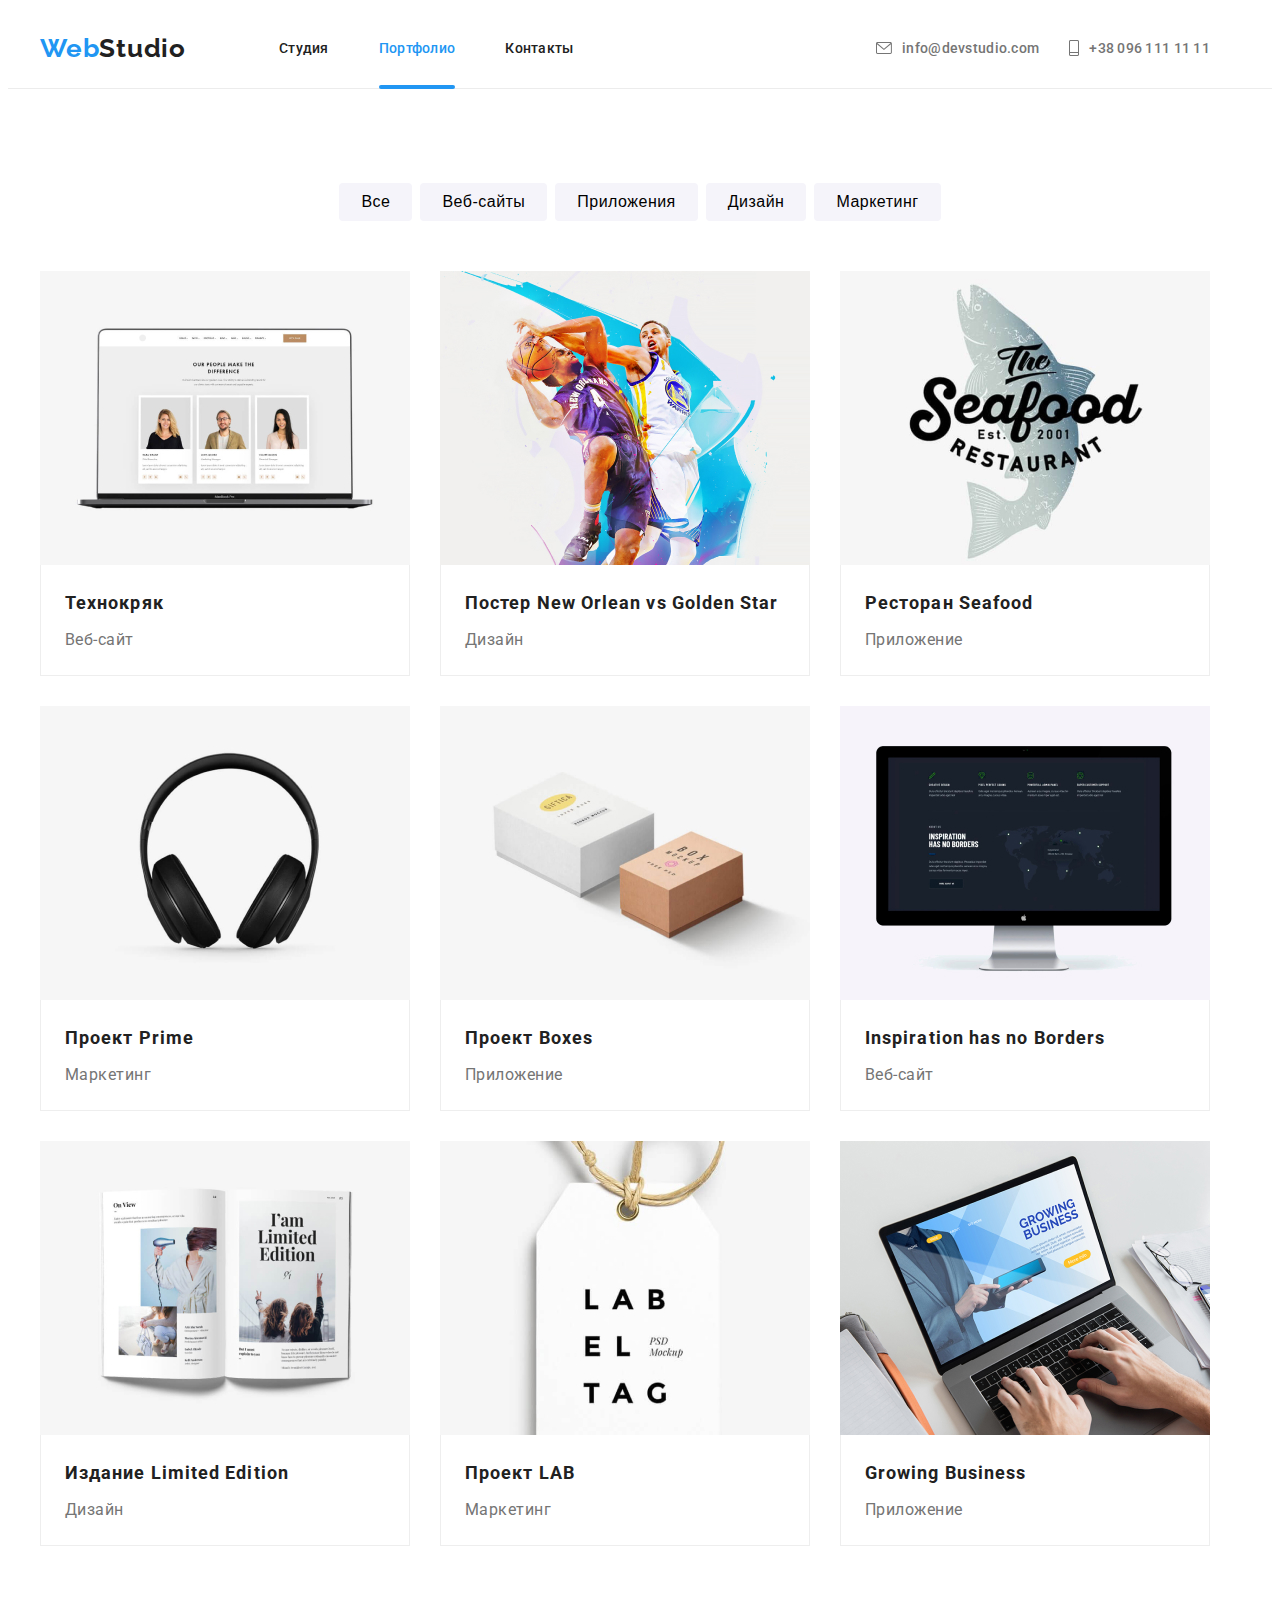
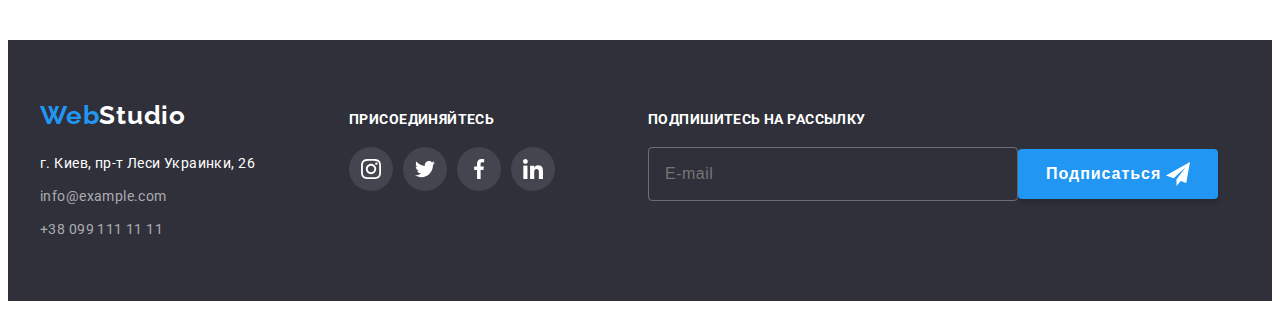
==== portfolio.html @ 31d9e14a "Initial commit" ====
<!DOCTYPE html>
<html lang="ru">
  <head>
    <meta charset="UTF-8" />
    <meta http-equiv="X-UA-Compatible" content="IE=edge" />
    <meta name="viewport" content="width=device-width, initial-scale=1.0" />
    <title>Портфолио</title>
    <link rel="preconnect" href="https://fonts.googleapis.com" />
    <link rel="preconnect" href="https://fonts.gstatic.com" crossorigin />
    <link
      href="https://fonts.googleapis.com/css2?family=Raleway:wght@700&family=Roboto:wght@400;500;700;900&display=swap"
      rel="stylesheet"
    />
    <link
      rel="stylesheet"
      href="https://cdnjs.cloudflare.com/ajax/libs/modern-normalize/1.1.0/modern-normalize.min.css"
      integrity="sha512-wpPYUAdjBVSE4KJnH1VR1HeZfpl1ub8YT/NKx4PuQ5NmX2tKuGu6U/JRp5y+Y8XG2tV+wKQpNHVUX03MfMFn9Q=="
      crossorigin="anonymous"
      referrerpolicy="no-referrer"
    />
    <link rel="stylesheet" href="./css/main.min.css" />
  </head>
  <body>
    <header class="header">
      <div class="container header__container">
        <a class="logo link" href="./index.html" lang="en"
          >Web<span class="logo__black">Studio</span></a
        >
        <nav class="navigation">
          <ul class="menu list">
            <li class="menu__item">
              <a class="menu-link link" href="./index.html">Студия</a>
            </li>
            <li class="menu__item">
              <a class="menu-link current link" href="./portfolio.html">Портфолио</a>
            </li>
            <li class="menu__item">
              <a class="menu-link link" href="">Контакты</a>
            </li>
          </ul>
        </nav>
        <ul class="header-contacts list">
          <li class="header-contacts__item">
            <a class="header-contacts__link menu-link link" href="mailto:info@devstudio.com">
              <svg class="header-contacts__mail-img">
                <use href="./images/sprite.svg#icon-envelope-hover"></use>
              </svg>
              info@devstudio.com
            </a>
          </li>
          <li class="header-contacts__item">
            <a class="header-contacts__link menu-link link" href="tel:380961111111">
              <svg class="header-contacts__mobile-img">
                <use href="./images/sprite.svg#icon-Mobile"></use>
              </svg>
              +38 096 111 11 11
            </a>
          </li>
        </ul>
      </div>
    </header>
    <main>
      <section class="main-section">
        <div class="container">
          <ul class="section-list list">
            <li class="section-list-item">
              <button class="modal-btns" type="button">Все</button>
            </li>
            <li class="section-list-item">
              <button class="modal-btns" type="button">Веб-сайты</button>
            </li>
            <li class="section-list-item">
              <button class="modal-btns" type="button">Приложения</button>
            </li>
            <li class="section-list-item">
              <button class="modal-btns" type="button">Дизайн</button>
            </li>
            <li class="section-list-item">
              <button class="modal-btns" type="button">Маркетинг</button>
            </li>
          </ul>
          <ul class="projects list">
            <li class="projects-item">
              <a class="projects-item-link link" href="">
                <div class="projects-item-box">
                  <img src="./images/portfolio/img.jpg" alt="технокряк" width="370" height="294" />
                  <div class="projects-item-overlay">
                    <p class="projects-item-p">
                      Ресурс предлагает комплексные предложения с разным уровнем функционала и
                      сервисов. Все это позволит посетителю получить исчерпывающие сведения о
                      компании или частном лице.
                    </p>
                  </div>
                </div>
                <div class="projectsUF">
                  <h3 class="projects-name">Технокряк</h3>
                  <p class="projects-discription">Веб-сайт</p>
                </div>
              </a>
            </li>
            <li class="projects-item">
              <a class="projects-item-link link" href="">
                <div class="projects-item-box">
                  <img
                    src="./images/portfolio/img-1.jpg"
                    alt="постер баскетбол"
                    width="370"
                    height="294"
                  />
                  <div class="projects-item-overlay">
                    <p class="projects-item-p">
                      Ресурс предлагает комплексные предложения с разным уровнем функционала и
                      сервисов. Все это позволит посетителю получить исчерпывающие сведения о
                      компании или частном лице.
                    </p>
                  </div>
                </div>
                <div class="projectsUF">
                  <h3 class="projects-name" lang="en">Постер New Orlean vs Golden Star</h3>
                  <p class="projects-discription">Дизайн</p>
                </div>
              </a>
            </li>
            <li class="projects-item">
              <a class="projects-item-link link" href="">
                <div class="projects-item-box">
                  <img src="./images/portfolio/img-2.jpg" alt="ресторан" width="370" height="294" />
                  <div class="projects-item-overlay">
                    <p class="projects-item-p">
                      Ресурс предлагает комплексные предложения с разным уровнем функционала и
                      сервисов. Все это позволит посетителю получить исчерпывающие сведения о
                      компании или частном лице.
                    </p>
                  </div>
                </div>
                <div class="projectsUF">
                  <h3 class="projects-name" lang="en">Ресторан Seafood</h3>
                  <p class="projects-discription">Приложение</p>
                </div>
              </a>
            </li>
            <li class="projects-item">
              <a class="projects-item-link link" href="">
                <div class="projects-item-box">
                  <img
                    src="./images/portfolio/img-3.jpg"
                    alt="проект прайм"
                    width="370"
                    height="294"
                  />
                  <div class="projects-item-overlay">
                    <p class="projects-item-p">
                      Ресурс предлагает комплексные предложения с разным уровнем функционала и
                      сервисов. Все это позволит посетителю получить исчерпывающие сведения о
                      компании или частном лице.
                    </p>
                  </div>
                </div>
                <div class="projectsUF">
                  <h3 class="projects-name" lang="en">Проект Prime</h3>
                  <p class="projects-discription">Маркетинг</p>
                </div>
              </a>
            </li>
            <li class="projects-item">
              <a class="projects-item-link link" href="">
                <div class="projects-item-box">
                  <img
                    src="./images/portfolio/img-4.jpg"
                    alt="проект боксис"
                    width="370"
                    height="294"
                  />
                  <div class="projects-item-overlay">
                    <p class="projects-item-p">
                      Ресурс предлагает комплексные предложения с разным уровнем функционала и
                      сервисов. Все это позволит посетителю получить исчерпывающие сведения о
                      компании или частном лице.
                    </p>
                  </div>
                </div>
                <div class="projectsUF">
                  <h3 class="projects-name" lang="en">Проект Boxes</h3>
                  <p class="projects-discription">Приложение</p>
                </div>
              </a>
            </li>
            <li class="projects-item">
              <a class="projects-item-link link" href="">
                <div class="projects-item-box">
                  <img
                    src="./images/portfolio/img-5.jpg"
                    alt="инспиратион"
                    width="370"
                    height="294"
                  />
                  <div class="projects-item-overlay">
                    <p class="projects-item-p">
                      Ресурс предлагает комплексные предложения с разным уровнем функционала и
                      сервисов. Все это позволит посетителю получить исчерпывающие сведения о
                      компании или частном лице.
                    </p>
                  </div>
                </div>
                <div class="projectsUF">
                  <h3 class="projects-name" lang="en">Inspiration has no Borders</h3>
                  <p class="projects-discription">Веб-сайт</p>
                </div>
              </a>
            </li>
            <li class="projects-item">
              <a class="projects-item-link link" href="">
                <div class="projects-item-box">
                  <img src="./images/portfolio/img-6.jpg" alt="издание" width="370" height="294" />
                  <div class="projects-item-overlay">
                    <p class="projects-item-p">
                      Ресурс предлагает комплексные предложения с разным уровнем функционала и
                      сервисов. Все это позволит посетителю получить исчерпывающие сведения о
                      компании или частном лице.
                    </p>
                  </div>
                </div>
                <div class="projectsUF">
                  <h3 class="projects-name" lang="en">Издание Limited Edition</h3>
                  <p class="projects-discription">Дизайн</p>
                </div>
              </a>
            </li>
            <li class="projects-item">
              <a class="projects-item-link link" href="">
                <div class="projects-item-box">
                  <img
                    src="./images/portfolio/img-7.jpg"
                    alt="проект лаб"
                    width="370"
                    height="294"
                  />
                  <div class="projects-item-overlay">
                    <p class="projects-item-p">
                      Ресурс предлагает комплексные предложения с разным уровнем функционала и
                      сервисов. Все это позволит посетителю получить исчерпывающие сведения о
                      компании или частном лице.
                    </p>
                  </div>
                </div>
                <div class="projectsUF">
                  <h3 class="projects-name" lang="en">Проект LAB</h3>
                  <p class="projects-discription">Маркетинг</p>
                </div>
              </a>
            </li>
            <li class="projects-item">
              <a class="projects-item-link link" href="">
                <div class="projects-item-box">
                  <img
                    src="./images/portfolio/img-8.jpg"
                    alt="гроуинг бизнес"
                    width="370"
                    height="294"
                  />
                  <div class="projects-item-overlay">
                    <p class="projects-item-p">
                      Ресурс предлагает комплексные предложения с разным уровнем функционала и
                      сервисов. Все это позволит посетителю получить исчерпывающие сведения о
                      компании или частном лице.
                    </p>
                  </div>
                </div>
                <div class="projectsUF">
                  <h3 class="projects-name" lang="en">Growing Business</h3>
                  <p class="projects-discription">Приложение</p>
                </div>
              </a>
            </li>
          </ul>
        </div>
      </section>
    </main>
    <footer class="footer">
      <div class="container footer-container">
        <div>
          <a class="logo link" href="./index.html" lang="en"
            >Web<span class="logo__white">Studio</span></a
          >
          <address class="address">
            <p class="adress-list-link geo">г. Киев, пр-т Леси Украинки, 26</p>
            <ul class="adress-list list">
              <li class="adress-list-item">
                <a class="adress-list-link link" href="mailto:info@example.com">info@example.com</a>
              </li>
              <li class="adress-list-item">
                <a class="adress-list-link link" href="tel:+380991111111">+38 099 111 11 11</a>
              </li>
            </ul>
          </address>
        </div>
        <div class="join-container">
          <p class="join-container-title">присоединяйтесь</p>
          <ul class="social-list list">
            <li class="social-list__item">
              <a href="" class="social-list__link social-list-footer-link">
                <svg class="social-list-icon-footer" width="20px" height="20px">
                  <use href="./images/sprite.svg#icon-instagram"></use>
                </svg>
              </a>
            </li>
            <li class="social-list__item">
              <a href="" class="social-list__link social-list-footer-link">
                <svg class="social-list-icon-footer" width="20px" height="20px">
                  <use href="./images/sprite.svg#icon-twitter"></use>
                </svg>
              </a>
            </li>
            <li class="social-list__item">
              <a href="" class="social-list__link social-list-footer-link">
                <svg class="social-list-icon-footer" width="20px" height="20px">
                  <use href="./images/sprite.svg#icon-facebook"></use>
                </svg>
              </a>
            </li>
            <li class="social-list__item">
              <a href="" class="social-list__link social-list-footer-link">
                <svg class="social-list-icon-footer" width="20px" height="20px">
                  <use href="./images/sprite.svg#icon-linkedin"></use>
                </svg>
              </a>
            </li>
          </ul>
        </div>
        <div class="sub-container">
          <p class="sub-title">Подпишитесь на рассылку</p>
          <form class="sub-list">
            <input class="sub-input" type="email" placeholder="E-mail" />
            <button class="sub-btn" type="submit">
              <span class="sub-btn-text">Подписаться</span>
              <svg class="sub-icon" width="24px" height="24px">
                <use href="./images/sprite.svg#sub-icon"></use>
              </svg>
            </button>
          </form>
        </div>
      </div>
    </footer>
  </body>
</html>
---- css/main.min.css ----
:root{--primary-font-family: "Roboto", sans-serif;--secondary-font-family: "Raleway", sans-serif;--accent-color: #188ce8;--secondary-color: #2196f3;--white-color: #ffffff}.visually-hidden{position:absolute;width:1px;height:1px;margin:-1px;border:0;padding:0;white-space:nowrap;clip-path:inset(100%);clip:rect(0 0 0 0);overflow:hidden}.projects-item-overlay,.ourclients-list__box,.social-list__link,.social-list,.ourprojects-list__discription,.aboutus-container,.modal-close-btn{display:flex;justify-content:center;align-items:center}h1,h2,h3,h4,h5,h6,p{margin-top:0;margin-bottom:0}ul{margin-top:0;margin-bottom:0;padding-left:0}img{display:block}.link{text-decoration:none}.list{list-style:none}body{font-family:var(--primary-font-family);color:#212121}.container{width:1200px;padding-left:15px;padding-right:15px;margin-left:auto;margin-right:auto}.logo{font-size:26px;font-weight:700;line-height:1.1923076923;font-family:var(--secondary-font-family);letter-spacing:.03em;color:var(--secondary-color);margin-right:93px}.logo__white{color:var(--white-color)}.logo__black{color:#212121}.h2titles{font-size:36px;font-weight:700;line-height:1.1666666667;letter-spacing:.03em;margin-bottom:50px}.backdrop{position:fixed;top:0;left:0;width:100%;height:100%;background:rgba(0,0,0,.2);transition:opacity 250ms cubic-bezier(0.4, 0, 0.2, 1),visibility 250ms cubic-bezier(0.4, 0, 0.2, 1)}.backdrop.is-hidden{opacity:0;visibility:hidden;pointer-events:none}.modal{position:absolute;top:50%;left:50%;transform:translate(-50%, -50%);width:528px;height:581px;background:var(--white-color);box-shadow:0px 1px 3px rgba(0,0,0,.12),0px 1px 1px rgba(0,0,0,.14),0px 2px 1px rgba(0,0,0,.2);border-radius:4px;padding:40px}.modal-close-btn{position:absolute;top:8px;right:8px;width:30px;height:30px;border-radius:50%;background:var(--white-color);border:1px solid rgba(0,0,0,.1);cursor:pointer;padding:0}.modal-close-btn:focus,.modal-close-btn:hover{fill:var(--secondary-color)}.modal-close-btn-icon{transition:fill 250ms cubic-bezier(0.4, 0, 0.2, 1)}.form-value{font-size:20px;font-weight:700;line-height:1.15;text-align:center;letter-spacing:.03em;color:#212121;margin-bottom:12px}.form{display:flex;flex-direction:column}.form-dis{margin-bottom:10px}.form-dis-prompt{font-size:12px;font-weight:400;line-height:1.1666666667;display:block;letter-spacing:.01em;color:#757575}.form-input{width:100%;height:40px;padding-left:42px;border:1px solid rgba(33,33,33,.2);border-radius:4px;margin-top:4px;cursor:pointer;transition:border-color 250ms cubic-bezier(0.4, 0, 0.2, 1);position:relative}.form-input:focus{outline:none;border-color:var(--secondary-color)}.form-icon{display:block;position:absolute;top:50%;left:14px;transform:translateY(-50%);transition:fill 250ms cubic-bezier(0.4, 0, 0.2, 1)}.form-input:focus+.form-icon{fill:var(--secondary-color)}.form-input-wrapper{position:relative;display:block}.form-text{width:100%;height:120px;resize:none;border:1px solid rgba(33,33,33,.2);border-radius:4px;padding:12px 16px;margin-top:4px;transition:border-color 250ms cubic-bezier(0.4, 0, 0.2, 1)}.form-text:focus{outline:none;border-color:#2196f3}.form-text::placeholder{font-size:14px;font-weight:400;line-height:1.1428571429;letter-spacing:.01em;color:rgba(117,117,117,.5)}.form-policy{font-size:14px;font-weight:400;line-height:1.7142857143;margin-top:10px;margin-bottom:30px;display:flex;align-items:center;letter-spacing:.03em;color:#757575}.form-policy::before{content:"";width:14px;height:14px;cursor:pointer;border:1px solid #212121;margin-left:12px;margin-right:8px}.form-checkbox:checked+.form-policy::before{background-color:#2196f3;background-image:url(../../images/form-check.svg);background-position:center}.form-checkbox:focus+.form-policy::before{outline:1px solid #212121}.form-checkbox-link{color:var(--secondary-color)}.form-btn{font-size:16px;font-weight:700;line-height:1.875;align-self:center;width:200px;height:50px;letter-spacing:.06em;color:var(--white-color);background:var(--secondary-color);cursor:pointer;box-shadow:0px 4px 4px rgba(0,0,0,.15);border-radius:4px;border:none;padding:10px 55px;transition:background 250ms cubic-bezier(0.4, 0, 0.2, 1)}.form-btn:hover,.form-btn:focus{background:var(--accent-color)}.header{background:var(--white-color);border-bottom:1px solid #ececec}.header__container{display:flex;align-items:center;justify-content:space-between}.navigation{display:flex;align-items:center}.menu{display:flex;padding-top:32px;padding-bottom:32px}.menu__item{display:block;position:relative}.menu__item:not(:last-child){margin-right:50px}.menu-link{font-size:14px;font-weight:500;line-height:1.1428571429;display:flex;letter-spacing:.02em;color:inherit;margin-left:auto;transition:color 250ms cubic-bezier(0.4, 0, 0.2, 1)}.menu-link:hover,.menu-link:focus{color:var(--secondary-color)}.current{color:var(--secondary-color)}.current::after{position:absolute;left:0;top:45px;content:"";width:100%;height:4px;background:var(--secondary-color);border-radius:2px}.header-contacts{display:flex;margin-left:auto}.header-contacts__item{margin-right:30px;display:flex;align-items:center}.header-contacts__link{color:#757575}.header-contacts__mail-img{width:16px;height:12px;margin-right:10px;fill:#757575;margin-top:2px;transition:fill 250ms cubic-bezier(0.4, 0, 0.2, 1)}.menu-link:hover .header-contacts__mail-img,.menu-link:focus .header-contacts__mail-img{fill:var(--secondary-color)}.header-contacts__mobile-img{width:10px;height:16px;margin-right:10px;fill:#757575;transition:fill 250ms cubic-bezier(0.4, 0, 0.2, 1)}.menu-link:hover .header-contacts__mobile-img,.menu-link:focus .header-contacts__mobile-img{fill:var(--secondary-color)}.hero{max-width:1600px;margin-left:auto;margin-right:auto;padding-top:200px;padding-bottom:200px;text-align:center;background-image:linear-gradient(rgba(47, 48, 58, 0.4), rgba(47, 48, 58, 0.4)),url(../../images/hero-background.jpg);background-size:cover}.headline{font-size:44px;font-weight:900;line-height:1.3636363636;width:696px;text-transform:uppercase;color:var(--white-color);letter-spacing:.06em;margin-bottom:30px;margin-left:auto;margin-right:auto}.modal-btn{font-size:16px;font-weight:700;line-height:1.875;letter-spacing:.06em;color:var(--white-color);background:var(--secondary-color);cursor:pointer;box-shadow:0px 4px 4px rgba(0,0,0,.15);border-radius:4px;border:none;padding:10px 32px;transition:background 250ms cubic-bezier(0.4, 0, 0.2, 1)}.modal-btn:hover,.modal-btn:focus{background:var(--accent-color)}.aboutus{padding-top:94px;padding-bottom:94px}.aboutus-list{display:flex;align-items:center}.aboutus-list__item{width:270px}.aboutus-list__item:not(:last-child){margin-right:30px}.aboutus-titles{font-size:14px;font-weight:700;line-height:1.1428571429;letter-spacing:.03em;text-transform:uppercase;margin-bottom:10px}.aboutus-titles__suptitles{font-size:14px;font-weight:400;line-height:1.7142857143;letter-spacing:.03em;color:#757575}.aboutus-container{width:270px;height:120px;background:#f5f4fa;border-radius:4px;margin-bottom:30px}.aboutus-container__img{width:70px;height:70px}.ourprojects{padding-bottom:94px;text-align:center}.ourprojects-list{display:flex;align-items:center}.ourprojects-list__item{position:relative}.ourprojects-list__item:not(:last-child){margin-right:30px}.ourprojects-list__discription{font-size:14px;font-weight:700;line-height:1.1428571429;letter-spacing:.03em;text-transform:uppercase;color:var(--white-color);width:370px;height:70px;background:rgba(47,48,58,.8);position:absolute;left:0;bottom:0}.ourteam{background:#f5f4fa;text-align:center;padding-top:94px;padding-bottom:94px}.ourteam-list{display:flex}.ourteam-list__item{background:var(--white-color);box-shadow:0px 1px 3px rgba(0,0,0,.12),0px 1px 1px rgba(0,0,0,.14),0px 2px 1px rgba(0,0,0,.2);border-radius:0px 0px 4px 4px}.ourteam-list__item:not(:last-child){margin-right:30px}.teamsmember{padding:30px 20px}.teamsmember__name{font-size:16px;font-weight:500;line-height:1.1875;letter-spacing:.03em;margin-bottom:10px}.teamsmember__position{font-size:16px;font-weight:400;line-height:1.1875;letter-spacing:.03em;color:#757575;margin-bottom:16px}.social-list__link{width:44px;height:44px;border-radius:50%;transition:background-color 250ms cubic-bezier(0.4, 0, 0.2, 1)}.social-list__link:hover,.social-list__link:focus{background-color:var(--secondary-color)}.social-list__item:not(:last-child){margin-right:10px}.social-list__icon{fill:#afb1b8;transition:fill 250ms cubic-bezier(0.4, 0, 0.2, 1)}.social-list__link:hover .social-list__icon,.social-list__link:focus .social-list__icon{fill:#f5f4fa}.ourclients{padding-top:94px;padding-bottom:94px;text-align:center}.ourclients-list{display:flex;justify-content:center}.ourclients-list__item:not(:last-child){margin-right:30px}.ourclients-list__box{width:170px;height:92px;border:1px solid #afb1b8;border-radius:4px;transition:border-color 250ms cubic-bezier(0.4, 0, 0.2, 1)}.ourclients-list__box:hover,.ourclients-list__box:focus{border-color:var(--secondary-color)}.ourclients-list__icon{fill:#afb1b8;transition:fill 250ms cubic-bezier(0.4, 0, 0.2, 1)}.ourclients-list__box:hover .ourclients-list__icon,.ourclients-list__box:focus .ourclients-list__icon{fill:var(--secondary-color)}.footer{background:#2f303a;padding-top:60px;padding-bottom:60px}.address{margin-top:20px}.adress-list-link{font-size:14px;font-weight:400;line-height:1.7142857143;font-style:normal;letter-spacing:.03em;color:rgba(255,255,255,.6)}.geo{color:var(--white-color);margin-bottom:9px}.adress-list-item:not(:last-child){margin-bottom:9px}.join-container-title{font-size:14px;font-weight:700;line-height:1.1428571429;letter-spacing:.03em;text-transform:uppercase;color:var(--white-color);margin-bottom:20px}.footer-container{display:flex;align-items:baseline}.join-container{margin-left:70px;margin-right:93px}.social-list-footer-link{fill:var(--white-color);background:rgba(255,255,255,.1)}.sub-container{width:570px}.sub-title{font-size:14px;font-weight:700;line-height:1.1428571429;letter-spacing:.03em;text-transform:uppercase;color:var(--white-color);margin-bottom:20px}.sub-list{display:flex;justify-content:space-between}.sub-input{width:350px;height:50px;border:1px solid rgba(255,255,255,.3);border-radius:4px;padding-left:16px;background-color:rgba(0,0,0,0);color:var(--white-color)}.sub-input::placeholder{font-size:16px;line-height:1.25;letter-spacing:.03em}.sub-btn{font-size:16px;font-weight:700;line-height:1.875;width:200px;height:50px;align-self:center;letter-spacing:.06em;color:var(--white-color);background:var(--secondary-color);cursor:pointer;box-shadow:0px 4px 4px rgba(0,0,0,.15);border-radius:4px;border:none;padding:10px 28px;transition:background 250ms cubic-bezier(0.4, 0, 0.2, 1);display:flex;align-items:center;justify-content:space-between}.sub-btn:hover,.sub-btn:focus{background:var(--accent-color)}.main-section{padding-top:94px;padding-bottom:94px}.section-list{display:flex;justify-content:center;margin-bottom:50px}.section-list-item:not(:last-child){margin-right:8px}.modal-btns{font-size:16px;font-weight:500;line-height:1.625;letter-spacing:.03em;cursor:pointer;background:#f5f4fa;border:none;border-radius:4px;padding:6px 22px;transition:background 250ms cubic-bezier(0.4, 0, 0.2, 1),color 250ms cubic-bezier(0.4, 0, 0.2, 1),box-shadow 250ms cubic-bezier(0.4, 0, 0.2, 1)}.modal-btns:hover,.modal-btns:focus{background:var(--secondary-color);color:var(--white-color);box-shadow:0px 3px 1px rgba(0,0,0,.1),0px 1px 2px rgba(0,0,0,.08),0px 2px 2px rgba(0,0,0,.12)}.projects{display:flex;flex-wrap:wrap;margin-top:-30px}.projects-item{background:var(--white-color);margin-top:30px}.projects-item:not(:nth-child(3n)){margin-right:30px}.projectsUF{padding:20px 24px;border:1px solid #eee;border-top:none}.projects-name{font-size:18px;font-weight:700;line-height:2;letter-spacing:.06em;margin-bottom:4px}.projects-discription{font-size:16px;font-weight:400;line-height:1.875;letter-spacing:.03em;color:#757575}.projects-item-link{display:block;font-style:normal;color:inherit;transition:box-shadow 250ms cubic-bezier(0.4, 0, 0.2, 1)}.projects-item-link:hover,.projects-item-link:focus{box-shadow:0px 1px 1px rgba(0,0,0,.12),0px 4px 4px rgba(0,0,0,.06),1px 4px 6px rgba(0,0,0,.16)}.projects-item-box{position:relative;overflow:hidden}.projects-item-overlay{position:absolute;top:0;left:0;width:100%;height:100%;background:rgba(33,150,243,.9);padding:63px 24px;transform:translateY(100%);transition:transform 250ms cubic-bezier(0.4, 0, 0.2, 1)}.projects-item-link:hover .projects-item-overlay,.projects-item-link:focus .projects-item-overlay{transform:translateY(0%)}.projects-item-p{font-size:18px;font-weight:400;line-height:1.5555555556;letter-spacing:.03em;color:var(--white-color)}/*# sourceMappingURL=main.min.css.map */
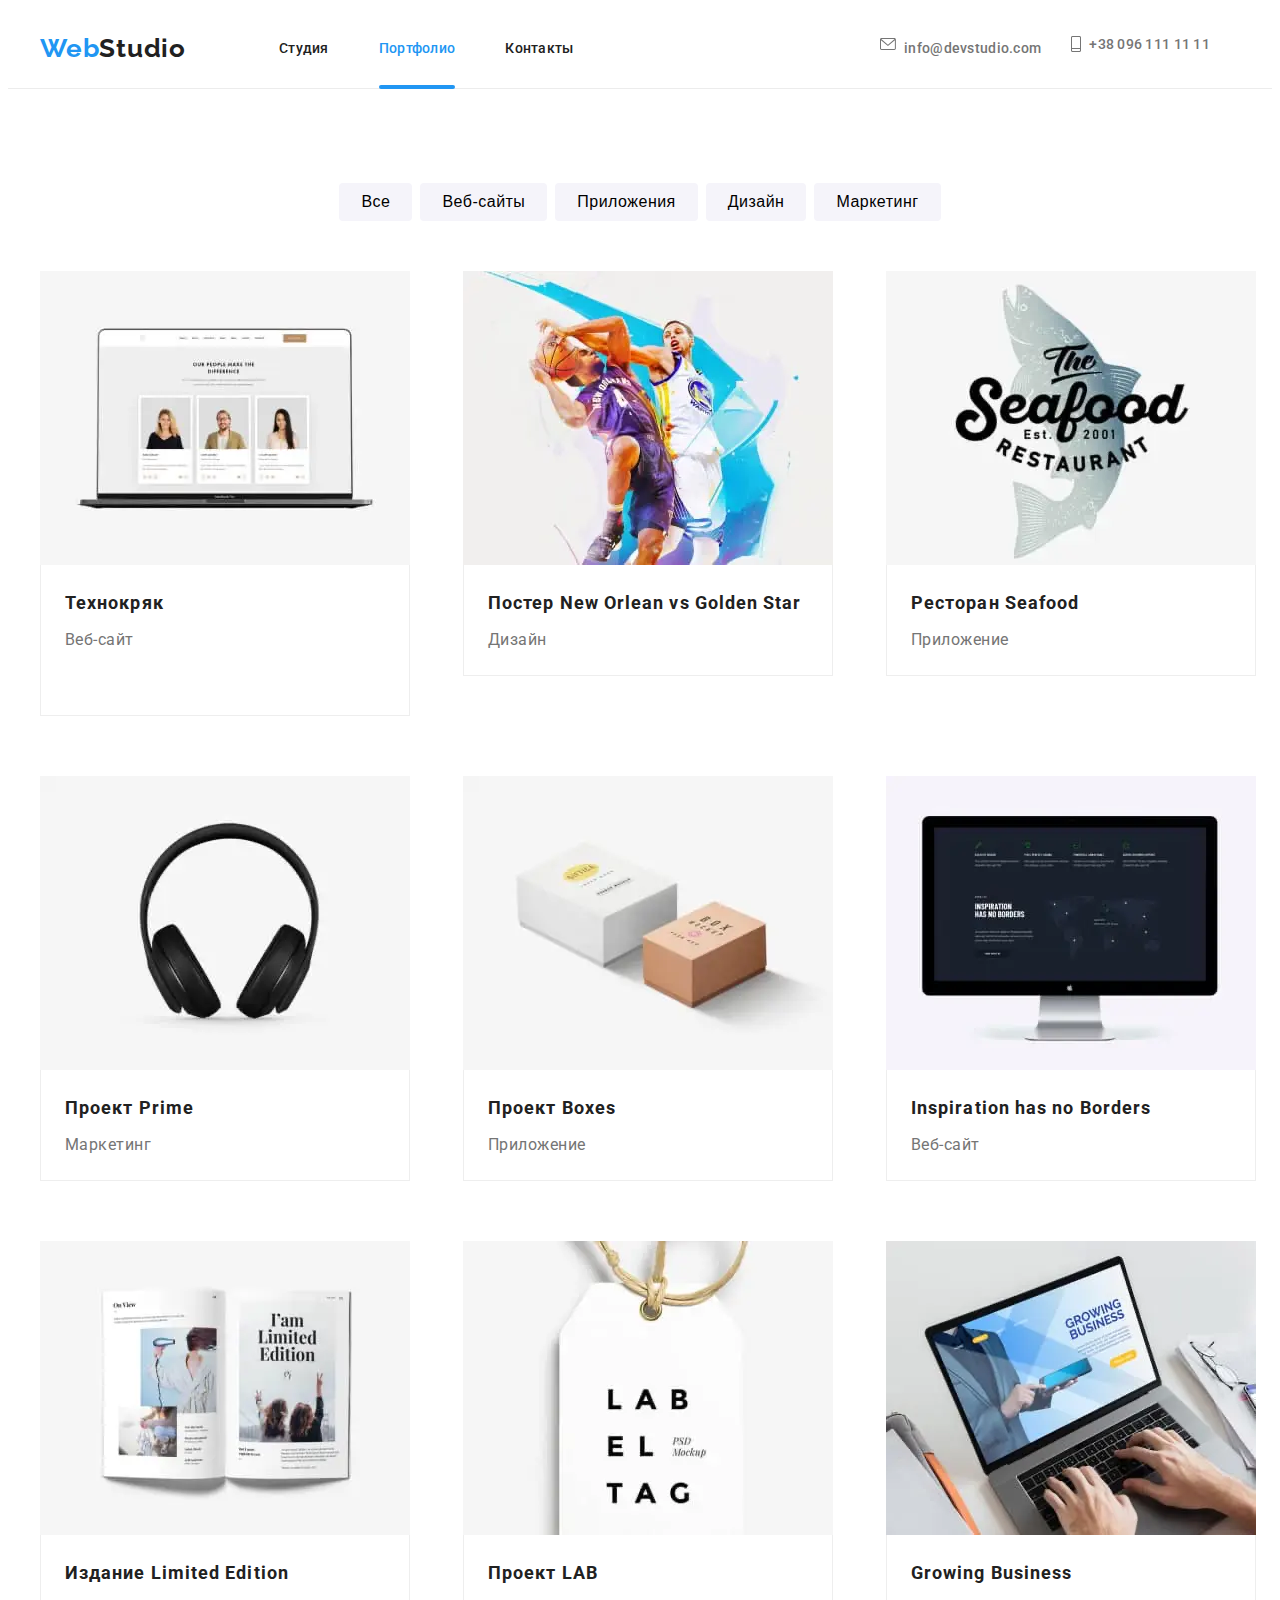
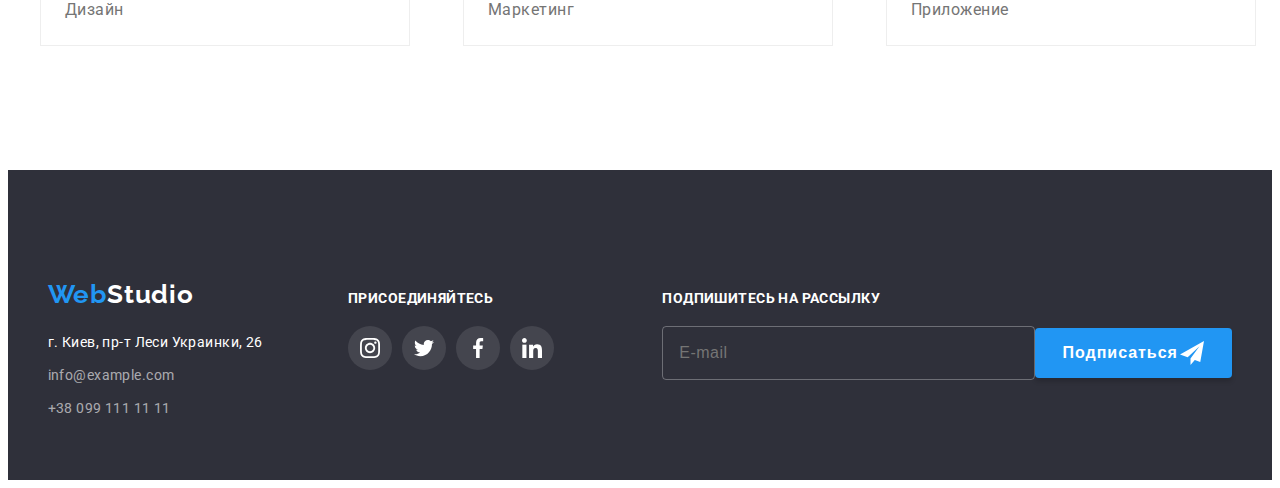
==== commit 704dd54b: "Initial commit" ====
--- a/portfolio.html
+++ b/portfolio.html
@@ -39,6 +39,11 @@
             </li>
           </ul>
         </nav>
+        <button class="mobile-menu-open-btn" type="button" data-menu-open>
+          <svg class="mobile-menu-open-btn__icon" width="40" height="40">
+            <use href="./images/sprite.svg#burger-icon"></use>
+          </svg>
+        </button>
         <ul class="header-contacts list">
           <li class="header-contacts__item">
             <a class="header-contacts__link menu-link link" href="mailto:info@devstudio.com">
@@ -58,6 +63,52 @@
           </li>
         </ul>
       </div>
+      <div class="mobile-menu" data-menu>
+        <div class="container mobile-menu__container">
+          <button class="mobile-menu__close-btn" type="button" data-menu-close>
+            <svg class="mobile-menu__close-icon" width="40" height="40">
+              <use href="./images/sprite.svg#icon-close"></use>
+            </svg>
+          </button>
+          <ul class="mobile-menu-list list">
+            <li class="mobile-menu-list__item">
+              <a class="mobile-menu-list__link current link" href="./index.html">Студия</a>
+            </li>
+            <li class="mobile-menu-list__item">
+              <a class="mobile-menu-list__link link" href="./portfolio.html">Портфолио</a>
+            </li>
+            <li class="mobile-menu-list__item">
+              <a class="mobile-menu-list__link link" href="">Контакты</a>
+            </li>
+          </ul>
+          <ul class="mobile-menu-contacts list">
+            <li class="mobile-menu-contacts__item">
+              <a class="mobile-menu-contacts__tel-link link" href="tel:380961111111">
+                +38 096 111 11 11
+              </a>
+            </li>
+            <li class="mobile-menu-contacts__item">
+              <a class="mobile-menu-contacts__mail-link link" href="mailto:info@devstudio.com">
+                info@devstudio.com
+              </a>
+            </li>
+          </ul>
+          <ul class="mobile-menu-social-list list">
+            <li class="mobile-menu-social-list__item">
+              <a class="mobile-menu-social-list__link link" lang="en" href="">Instagram</a>
+            </li>
+            <li class="mobile-menu-social-list__item">
+              <a class="mobile-menu-social-list__link link" lang="en" href="">Twitter</a>
+            </li>
+            <li class="mobile-menu-social-list__item">
+              <a class="mobile-menu-social-list__link link" lang="en" href="">Facebook</a>
+            </li>
+            <li class="mobile-menu-social-list__item">
+              <a class="mobile-menu-social-list__link link" lang="en" href="">LinkedIn</a>
+            </li>
+          </ul>
+        </div>
+      </div>
     </header>
     <main>
       <section class="main-section">
@@ -83,16 +134,64 @@
             <li class="projects-item">
               <a class="projects-item-link link" href="">
                 <div class="projects-item-box">
-                  <img src="./images/portfolio/img.jpg" alt="технокряк" width="370" height="294" />
-                  <div class="projects-item-overlay">
-                    <p class="projects-item-p">
-                      Ресурс предлагает комплексные предложения с разным уровнем функционала и
-                      сервисов. Все это позволит посетителю получить исчерпывающие сведения о
-                      компании или частном лице.
-                    </p>
-                  </div>
-                </div>
-                <div class="projectsUF">
+                  <picture>
+                    <source
+                      srcset="
+                        ./images/desktop/portfolio/project_1@1x.webp 1x,
+                        ./images/desktop/portfolio/project_1@2x.webp 2x
+                      "
+                      media="(min-width:
+                    1200px)"
+                      type="image/webp"
+                    />
+                    <source
+                      srcset="
+                        ./images/desktop/portfolio/project_1@1x.jpg 1x,
+                        ./images/desktop/portfolio/project_1@2x.jpg 2x
+                      "
+                      media="(min-width: 1200px)"
+                    />
+                    <source
+                      srcset="
+                        ./images/tablet/portfolio/project_1@1x.webp 1x,
+                        ./images/tablet/portfolio/project_1@2x.webp 2x
+                      "
+                      media="(min-width: 768px)"
+                      type="image/webp"
+                    />
+                    <source
+                      srcset="
+                        ./images/tablet/portfolio/project_1@1x.jpg 1x,
+                        ./images/tablet/portfolio/project_1@2x.jpg 2x
+                      "
+                      media="(min-width: 768px)"
+                    />
+                    <source
+                      srcset="
+                        ./images/mobile/portfolio/project_1@1x.webp 1x,
+                        ./images/mobile/portfolio/project_1@2x.webp 2x
+                      "
+                      media="(max-width: 767px)"
+                      type="image/webp"
+                    />
+                    <source
+                      srcset="
+                        ./images/mobile/portfolio/project_1@1x.jpg 1x,
+                        ./images/mobile/portfolio/project_1@2x.jpg 2x
+                      "
+                      media="(max-width: 767px)"
+                    />
+                    <img src="./images/mobile/portfolio/project_1@1x.jpg" alt="технокряк" />
+                  </picture>
+                  <div class="projects-item-overlay">
+                    <p class="projects-item-p">
+                      Ресурс предлагает комплексные предложения с разным уровнем функционала и
+                      сервисов. Все это позволит посетителю получить исчерпывающие сведения о
+                      компании или частном лице.
+                    </p>
+                  </div>
+                </div>
+                <div class="projectsUF projectsUF-1box">
                   <h3 class="projects-name">Технокряк</h3>
                   <p class="projects-discription">Веб-сайт</p>
                 </div>
@@ -101,12 +200,54 @@
             <li class="projects-item">
               <a class="projects-item-link link" href="">
                 <div class="projects-item-box">
-                  <img
-                    src="./images/portfolio/img-1.jpg"
-                    alt="постер баскетбол"
-                    width="370"
-                    height="294"
-                  />
+                  <picture>
+                    <source
+                      srcset="
+                        ./images/desktop/portfolio/project_2@1x.webp 1x,
+                        ./images/desktop/portfolio/project_2@2x.webp 2x
+                      "
+                      media="(min-width: 1200px)"
+                      type="image/webp"
+                    />
+                    <source
+                      srcset="
+                        ./images/desktop/portfolio/project_2@1x.jpg 1x,
+                        ./images/desktop/portfolio/project_2@2x.jpg 2x
+                      "
+                      media="(min-width: 1200px)"
+                    />
+                    <source
+                      srcset="
+                        ./images/tablet/portfolio/project_2@1x.webp 1x,
+                        ./images/tablet/portfolio/project_2@2x.webp 2x
+                      "
+                      media="(min-width: 768px)"
+                      type="image/webp"
+                    />
+                    <source
+                      srcset="
+                        ./images/tablet/portfolio/project_2@1x.jpg 1x,
+                        ./images/tablet/portfolio/project_2@2x.jpg 2x
+                      "
+                      media="(min-width: 768px)"
+                    />
+                    <source
+                      srcset="
+                        ./images/mobile/portfolio/project_2@1x.webp 1x,
+                        ./images/mobile/portfolio/project_2@2x.webp 2x
+                      "
+                      media="(max-width: 767px)"
+                      type="image/webp"
+                    />
+                    <source
+                      srcset="
+                        ./images/mobile/portfolio/project_2@1x.jpg 1x,
+                        ./images/mobile/portfolio/project_2@2x.jpg 2x
+                      "
+                      media="(max-width: 767px)"
+                    />
+                    <img src="./images/mobile/portfolio/project_2@1x.jpg" alt="постер баскетбол" />
+                  </picture>
                   <div class="projects-item-overlay">
                     <p class="projects-item-p">
                       Ресурс предлагает комплексные предложения с разным уровнем функционала и
@@ -124,7 +265,54 @@
             <li class="projects-item">
               <a class="projects-item-link link" href="">
                 <div class="projects-item-box">
-                  <img src="./images/portfolio/img-2.jpg" alt="ресторан" width="370" height="294" />
+                  <picture>
+                    <source
+                      srcset="
+                        ./images/desktop/portfolio/project_3@1x.webp 1x,
+                        ./images/desktop/portfolio/project_3@2x.webp 2x
+                      "
+                      media="(min-width: 1200px)"
+                      type="image/webp"
+                    />
+                    <source
+                      srcset="
+                        ./images/desktop/portfolio/project_3@1x.jpg 1x,
+                        ./images/desktop/portfolio/project_3@2x.jpg 2x
+                      "
+                      media="(min-width: 1200px)"
+                    />
+                    <source
+                      srcset="
+                        ./images/tablet/portfolio/project_3@1x.webp 1x,
+                        ./images/tablet/portfolio/project_3@2x.webp 2x
+                      "
+                      media="(min-width: 768px)"
+                      type="image/webp"
+                    />
+                    <source
+                      srcset="
+                        ./images/tablet/portfolio/project_3@1x.jpg 1x,
+                        ./images/tablet/portfolio/project_3@2x.jpg 2x
+                      "
+                      media="(min-width: 768px)"
+                    />
+                    <source
+                      srcset="
+                        ./images/mobile/portfolio/project_3@1x.webp 1x,
+                        ./images/mobile/portfolio/project_3@2x.webp 2x
+                      "
+                      media="(max-width: 767px)"
+                      type="image/webp"
+                    />
+                    <source
+                      srcset="
+                        ./images/mobile/portfolio/project_3@1x.jpg 1x,
+                        ./images/mobile/portfolio/project_3@2x.jpg 2x
+                      "
+                      media="(max-width: 767px)"
+                    />
+                    <img src="./images/mobile/portfolio/project_3@1x.jpg" alt="ресторан" />
+                  </picture>
                   <div class="projects-item-overlay">
                     <p class="projects-item-p">
                       Ресурс предлагает комплексные предложения с разным уровнем функционала и
@@ -142,12 +330,54 @@
             <li class="projects-item">
               <a class="projects-item-link link" href="">
                 <div class="projects-item-box">
-                  <img
-                    src="./images/portfolio/img-3.jpg"
-                    alt="проект прайм"
-                    width="370"
-                    height="294"
-                  />
+                  <picture>
+                    <source
+                      srcset="
+                        ./images/desktop/portfolio/project_4@1x.webp 1x,
+                        ./images/desktop/portfolio/project_4@2x.webp 2x
+                      "
+                      media="(min-width: 1200px)"
+                      type="image/webp"
+                    />
+                    <source
+                      srcset="
+                        ./images/desktop/portfolio/project_4@1x.jpg 1x,
+                        ./images/desktop/portfolio/project_4@2x.jpg 2x
+                      "
+                      media="(min-width: 1200px)"
+                    />
+                    <source
+                      srcset="
+                        ./images/tablet/portfolio/project_4@1x.webp 1x,
+                        ./images/tablet/portfolio/project_4@2x.webp 2x
+                      "
+                      media="(min-width: 768px)"
+                      type="image/webp"
+                    />
+                    <source
+                      srcset="
+                        ./images/tablet/portfolio/project_4@1x.jpg 1x,
+                        ./images/tablet/portfolio/project_4@2x.jpg 2x
+                      "
+                      media="(min-width: 768px)"
+                    />
+                    <source
+                      srcset="
+                        ./images/mobile/portfolio/project_4@1x.webp 1x,
+                        ./images/mobile/portfolio/project_4@2x.webp 2x
+                      "
+                      media="(max-width: 767px)"
+                      type="image/webp"
+                    />
+                    <source
+                      srcset="
+                        ./images/mobile/portfolio/project_4@1x.jpg 1x,
+                        ./images/mobile/portfolio/project_4@2x.jpg 2x
+                      "
+                      media="(max-width: 767px)"
+                    />
+                    <img src="./images/mobile/portfolio/project_4@1x.jpg" alt="проект прайм" />
+                  </picture>
                   <div class="projects-item-overlay">
                     <p class="projects-item-p">
                       Ресурс предлагает комплексные предложения с разным уровнем функционала и
@@ -165,12 +395,54 @@
             <li class="projects-item">
               <a class="projects-item-link link" href="">
                 <div class="projects-item-box">
-                  <img
-                    src="./images/portfolio/img-4.jpg"
-                    alt="проект боксис"
-                    width="370"
-                    height="294"
-                  />
+                  <picture>
+                    <source
+                      srcset="
+                        ./images/desktop/portfolio/project_5@1x.webp 1x,
+                        ./images/desktop/portfolio/project_5@2x.webp 2x
+                      "
+                      media="(min-width: 1200px)"
+                      type="image/webp"
+                    />
+                    <source
+                      srcset="
+                        ./images/desktop/portfolio/project_5@1x.jpg 1x,
+                        ./images/desktop/portfolio/project_5@2x.jpg 2x
+                      "
+                      media="(min-width: 1200px)"
+                    />
+                    <source
+                      srcset="
+                        ./images/tablet/portfolio/project_5@1x.webp 1x,
+                        ./images/tablet/portfolio/project_5@2x.webp 2x
+                      "
+                      media="(min-width: 768px)"
+                      type="image/webp"
+                    />
+                    <source
+                      srcset="
+                        ./images/tablet/portfolio/project_5@1x.jpg 1x,
+                        ./images/tablet/portfolio/project_5@2x.jpg 2x
+                      "
+                      media="(min-width: 768px)"
+                    />
+                    <source
+                      srcset="
+                        ./images/mobile/portfolio/project_5@1x.webp 1x,
+                        ./images/mobile/portfolio/project_5@2x.webp 2x
+                      "
+                      media="(max-width: 767px)"
+                      type="image/webp"
+                    />
+                    <source
+                      srcset="
+                        ./images/mobile/portfolio/project_5@1x.jpg 1x,
+                        ./images/mobile/portfolio/project_5@2x.jpg 2x
+                      "
+                      media="(max-width: 767px)"
+                    />
+                    <img src="./images/mobile/portfolio/project_5@1x.jpg" alt="проект боксис" />
+                  </picture>
                   <div class="projects-item-overlay">
                     <p class="projects-item-p">
                       Ресурс предлагает комплексные предложения с разным уровнем функционала и
@@ -188,12 +460,54 @@
             <li class="projects-item">
               <a class="projects-item-link link" href="">
                 <div class="projects-item-box">
-                  <img
-                    src="./images/portfolio/img-5.jpg"
-                    alt="инспиратион"
-                    width="370"
-                    height="294"
-                  />
+                  <picture>
+                    <source
+                      srcset="
+                        ./images/desktop/portfolio/project_6@1x.webp 1x,
+                        ./images/desktop/portfolio/project_6@2x.webp 2x
+                      "
+                      media="(min-width: 1200px)"
+                      type="image/webp"
+                    />
+                    <source
+                      srcset="
+                        ./images/desktop/portfolio/project_6@1x.jpg 1x,
+                        ./images/desktop/portfolio/project_6@2x.jpg 2x
+                      "
+                      media="(min-width: 1200px)"
+                    />
+                    <source
+                      srcset="
+                        ./images/tablet/portfolio/project_6@1x.webp 1x,
+                        ./images/tablet/portfolio/project_6@2x.webp 2x
+                      "
+                      media="(min-width: 768px)"
+                      type="image/webp"
+                    />
+                    <source
+                      srcset="
+                        ./images/tablet/portfolio/project_6@1x.jpg 1x,
+                        ./images/tablet/portfolio/project_6@2x.jpg 2x
+                      "
+                      media="(min-width: 768px)"
+                    />
+                    <source
+                      srcset="
+                        ./images/mobile/portfolio/project_6@1x.webp 1x,
+                        ./images/mobile/portfolio/project_6@2x.webp 2x
+                      "
+                      media="(max-width: 767px)"
+                      type="image/webp"
+                    />
+                    <source
+                      srcset="
+                        ./images/mobile/portfolio/project_6@1x.jpg 1x,
+                        ./images/mobile/portfolio/project_6@2x.jpg 2x
+                      "
+                      media="(max-width: 767px)"
+                    />
+                    <img src="./images/mobile/portfolio/project_6@1x.jpg" alt="инспиратион" />
+                  </picture>
                   <div class="projects-item-overlay">
                     <p class="projects-item-p">
                       Ресурс предлагает комплексные предложения с разным уровнем функционала и
@@ -211,7 +525,54 @@
             <li class="projects-item">
               <a class="projects-item-link link" href="">
                 <div class="projects-item-box">
-                  <img src="./images/portfolio/img-6.jpg" alt="издание" width="370" height="294" />
+                  <picture>
+                    <source
+                      srcset="
+                        ./images/desktop/portfolio/project_7@1x.webp 1x,
+                        ./images/desktop/portfolio/project_7@2x.webp 2x
+                      "
+                      media="(min-width: 1200px)"
+                      type="image/webp"
+                    />
+                    <source
+                      srcset="
+                        ./images/desktop/portfolio/project_7@1x.jpg 1x,
+                        ./images/desktop/portfolio/project_7@2x.jpg 2x
+                      "
+                      media="(min-width: 1200px)"
+                    />
+                    <source
+                      srcset="
+                        ./images/tablet/portfolio/project_7@1x.webp 1x,
+                        ./images/tablet/portfolio/project_7@2x.webp 2x
+                      "
+                      media="(min-width: 768px)"
+                      type="image/webp"
+                    />
+                    <source
+                      srcset="
+                        ./images/tablet/portfolio/project_7@1x.jpg 1x,
+                        ./images/tablet/portfolio/project_7@2x.jpg 2x
+                      "
+                      media="(min-width: 768px)"
+                    />
+                    <source
+                      srcset="
+                        ./images/mobile/portfolio/project_7@1x.webp 1x,
+                        ./images/mobile/portfolio/project_7@2x.webp 2x
+                      "
+                      media="(max-width: 767px)"
+                      type="image/webp"
+                    />
+                    <source
+                      srcset="
+                        ./images/mobile/portfolio/project_7@1x.jpg 1x,
+                        ./images/mobile/portfolio/project_7@2x.jpg 2x
+                      "
+                      media="(max-width: 767px)"
+                    />
+                    <img src="./images/mobile/portfolio/project_7@1x.jpg" alt="издание" />
+                  </picture>
                   <div class="projects-item-overlay">
                     <p class="projects-item-p">
                       Ресурс предлагает комплексные предложения с разным уровнем функционала и
@@ -229,12 +590,54 @@
             <li class="projects-item">
               <a class="projects-item-link link" href="">
                 <div class="projects-item-box">
-                  <img
-                    src="./images/portfolio/img-7.jpg"
-                    alt="проект лаб"
-                    width="370"
-                    height="294"
-                  />
+                  <picture>
+                    <source
+                      srcset="
+                        ./images/desktop/portfolio/project_8@1x.webp 1x,
+                        ./images/desktop/portfolio/project_8@2x.webp 2x
+                      "
+                      media="(min-width: 1200px)"
+                      type="image/webp"
+                    />
+                    <source
+                      srcset="
+                        ./images/desktop/portfolio/project_8@1x.jpg 1x,
+                        ./images/desktop/portfolio/project_8@2x.jpg 2x
+                      "
+                      media="(min-width: 1200px)"
+                    />
+                    <source
+                      srcset="
+                        ./images/tablet/portfolio/project_8@1x.webp 1x,
+                        ./images/tablet/portfolio/project_8@2x.webp 2x
+                      "
+                      media="(min-width: 768px)"
+                      type="image/webp"
+                    />
+                    <source
+                      srcset="
+                        ./images/tablet/portfolio/project_8@1x.jpg 1x,
+                        ./images/tablet/portfolio/project_8@2x.jpg 2x
+                      "
+                      media="(min-width: 768px)"
+                    />
+                    <source
+                      srcset="
+                        ./images/mobile/portfolio/project_8@1x.webp 1x,
+                        ./images/mobile/portfolio/project_8@2x.webp 2x
+                      "
+                      media="(max-width: 767px)"
+                      type="image/webp"
+                    />
+                    <source
+                      srcset="
+                        ./images/mobile/portfolio/project_8@1x.jpg 1x,
+                        ./images/mobile/portfolio/project_8@2x.jpg 2x
+                      "
+                      media="(max-width: 767px)"
+                    />
+                    <img src="./images/mobile/portfolio/project_8@1x.jpg" alt="проект лаб" />
+                  </picture>
                   <div class="projects-item-overlay">
                     <p class="projects-item-p">
                       Ресурс предлагает комплексные предложения с разным уровнем функционала и
@@ -252,12 +655,54 @@
             <li class="projects-item">
               <a class="projects-item-link link" href="">
                 <div class="projects-item-box">
-                  <img
-                    src="./images/portfolio/img-8.jpg"
-                    alt="гроуинг бизнес"
-                    width="370"
-                    height="294"
-                  />
+                  <picture>
+                    <source
+                      srcset="
+                        ./images/desktop/portfolio/project_9@1x.webp 1x,
+                        ./images/desktop/portfolio/project_9@2x.webp 2x
+                      "
+                      media="(min-width: 1200px)"
+                      type="image/webp"
+                    />
+                    <source
+                      srcset="
+                        ./images/desktop/portfolio/project_9@1x.jpg 1x,
+                        ./images/desktop/portfolio/project_9@2x.jpg 2x
+                      "
+                      media="(min-width: 1200px)"
+                    />
+                    <source
+                      srcset="
+                        ./images/tablet/portfolio/project_9@1x.webp 1x,
+                        ./images/tablet/portfolio/project_9@2x.webp 2x
+                      "
+                      media="(min-width: 768px)"
+                      type="image/webp"
+                    />
+                    <source
+                      srcset="
+                        ./images/tablet/portfolio/project_9@1x.jpg 1x,
+                        ./images/tablet/portfolio/project_9@2x.jpg 2x
+                      "
+                      media="(min-width: 768px)"
+                    />
+                    <source
+                      srcset="
+                        ./images/mobile/portfolio/project_9@1x.webp 1x,
+                        ./images/mobile/portfolio/project_9@2x.webp 2x
+                      "
+                      media="(max-width: 767px)"
+                      type="image/webp"
+                    />
+                    <source
+                      srcset="
+                        ./images/mobile/portfolio/project_9@1x.jpg 1x,
+                        ./images/mobile/portfolio/project_9@2x.jpg 2x
+                      "
+                      media="(max-width: 767px)"
+                    />
+                    <img src="./images/mobile/portfolio/project_9@1x.jpg" alt="гроуинг бизнес" />
+                  </picture>
                   <div class="projects-item-overlay">
                     <p class="projects-item-p">
                       Ресурс предлагает комплексные предложения с разным уровнем функционала и
@@ -278,7 +723,7 @@
     </main>
     <footer class="footer">
       <div class="container footer-container">
-        <div>
+        <div class="contacts-container">
           <a class="logo link" href="./index.html" lang="en"
             >Web<span class="logo__white">Studio</span></a
           >
@@ -341,5 +786,7 @@
         </div>
       </div>
     </footer>
+    <!--SCRIPT-->
+    <script src="./js/mobile-menu.js"></script>
   </body>
 </html>
--- a/css/main.min.css
+++ b/css/main.min.css
@@ -1 +1 @@
-:root{--primary-font-family: "Roboto", sans-serif;--secondary-font-family: "Raleway", sans-serif;--accent-color: #188ce8;--secondary-color: #2196f3;--white-color: #ffffff}.visually-hidden{position:absolute;width:1px;height:1px;margin:-1px;border:0;padding:0;white-space:nowrap;clip-path:inset(100%);clip:rect(0 0 0 0);overflow:hidden}.projects-item-overlay,.ourclients-list__box,.social-list__link,.social-list,.ourprojects-list__discription,.aboutus-container,.modal-close-btn{display:flex;justify-content:center;align-items:center}h1,h2,h3,h4,h5,h6,p{margin-top:0;margin-bottom:0}ul{margin-top:0;margin-bottom:0;padding-left:0}img{display:block}.link{text-decoration:none}.list{list-style:none}body{font-family:var(--primary-font-family);color:#212121}.container{width:1200px;padding-left:15px;padding-right:15px;margin-left:auto;margin-right:auto}.logo{font-size:26px;font-weight:700;line-height:1.1923076923;font-family:var(--secondary-font-family);letter-spacing:.03em;color:var(--secondary-color);margin-right:93px}.logo__white{color:var(--white-color)}.logo__black{color:#212121}.h2titles{font-size:36px;font-weight:700;line-height:1.1666666667;letter-spacing:.03em;margin-bottom:50px}.backdrop{position:fixed;top:0;left:0;width:100%;height:100%;background:rgba(0,0,0,.2);transition:opacity 250ms cubic-bezier(0.4, 0, 0.2, 1),visibility 250ms cubic-bezier(0.4, 0, 0.2, 1)}.backdrop.is-hidden{opacity:0;visibility:hidden;pointer-events:none}.modal{position:absolute;top:50%;left:50%;transform:translate(-50%, -50%);width:528px;height:581px;background:var(--white-color);box-shadow:0px 1px 3px rgba(0,0,0,.12),0px 1px 1px rgba(0,0,0,.14),0px 2px 1px rgba(0,0,0,.2);border-radius:4px;padding:40px}.modal-close-btn{position:absolute;top:8px;right:8px;width:30px;height:30px;border-radius:50%;background:var(--white-color);border:1px solid rgba(0,0,0,.1);cursor:pointer;padding:0}.modal-close-btn:focus,.modal-close-btn:hover{fill:var(--secondary-color)}.modal-close-btn-icon{transition:fill 250ms cubic-bezier(0.4, 0, 0.2, 1)}.form-value{font-size:20px;font-weight:700;line-height:1.15;text-align:center;letter-spacing:.03em;color:#212121;margin-bottom:12px}.form{display:flex;flex-direction:column}.form-dis{margin-bottom:10px}.form-dis-prompt{font-size:12px;font-weight:400;line-height:1.1666666667;display:block;letter-spacing:.01em;color:#757575}.form-input{width:100%;height:40px;padding-left:42px;border:1px solid rgba(33,33,33,.2);border-radius:4px;margin-top:4px;cursor:pointer;transition:border-color 250ms cubic-bezier(0.4, 0, 0.2, 1);position:relative}.form-input:focus{outline:none;border-color:var(--secondary-color)}.form-icon{display:block;position:absolute;top:50%;left:14px;transform:translateY(-50%);transition:fill 250ms cubic-bezier(0.4, 0, 0.2, 1)}.form-input:focus+.form-icon{fill:var(--secondary-color)}.form-input-wrapper{position:relative;display:block}.form-text{width:100%;height:120px;resize:none;border:1px solid rgba(33,33,33,.2);border-radius:4px;padding:12px 16px;margin-top:4px;transition:border-color 250ms cubic-bezier(0.4, 0, 0.2, 1)}.form-text:focus{outline:none;border-color:#2196f3}.form-text::placeholder{font-size:14px;font-weight:400;line-height:1.1428571429;letter-spacing:.01em;color:rgba(117,117,117,.5)}.form-policy{font-size:14px;font-weight:400;line-height:1.7142857143;margin-top:10px;margin-bottom:30px;display:flex;align-items:center;letter-spacing:.03em;color:#757575}.form-policy::before{content:"";width:14px;height:14px;cursor:pointer;border:1px solid #212121;margin-left:12px;margin-right:8px}.form-checkbox:checked+.form-policy::before{background-color:#2196f3;background-image:url(../../images/form-check.svg);background-position:center}.form-checkbox:focus+.form-policy::before{outline:1px solid #212121}.form-checkbox-link{color:var(--secondary-color)}.form-btn{font-size:16px;font-weight:700;line-height:1.875;align-self:center;width:200px;height:50px;letter-spacing:.06em;color:var(--white-color);background:var(--secondary-color);cursor:pointer;box-shadow:0px 4px 4px rgba(0,0,0,.15);border-radius:4px;border:none;padding:10px 55px;transition:background 250ms cubic-bezier(0.4, 0, 0.2, 1)}.form-btn:hover,.form-btn:focus{background:var(--accent-color)}.header{background:var(--white-color);border-bottom:1px solid #ececec}.header__container{display:flex;align-items:center;justify-content:space-between}.navigation{display:flex;align-items:center}.menu{display:flex;padding-top:32px;padding-bottom:32px}.menu__item{display:block;position:relative}.menu__item:not(:last-child){margin-right:50px}.menu-link{font-size:14px;font-weight:500;line-height:1.1428571429;display:flex;letter-spacing:.02em;color:inherit;margin-left:auto;transition:color 250ms cubic-bezier(0.4, 0, 0.2, 1)}.menu-link:hover,.menu-link:focus{color:var(--secondary-color)}.current{color:var(--secondary-color)}.current::after{position:absolute;left:0;top:45px;content:"";width:100%;height:4px;background:var(--secondary-color);border-radius:2px}.header-contacts{display:flex;margin-left:auto}.header-contacts__item{margin-right:30px;display:flex;align-items:center}.header-contacts__link{color:#757575}.header-contacts__mail-img{width:16px;height:12px;margin-right:10px;fill:#757575;margin-top:2px;transition:fill 250ms cubic-bezier(0.4, 0, 0.2, 1)}.menu-link:hover .header-contacts__mail-img,.menu-link:focus .header-contacts__mail-img{fill:var(--secondary-color)}.header-contacts__mobile-img{width:10px;height:16px;margin-right:10px;fill:#757575;transition:fill 250ms cubic-bezier(0.4, 0, 0.2, 1)}.menu-link:hover .header-contacts__mobile-img,.menu-link:focus .header-contacts__mobile-img{fill:var(--secondary-color)}.hero{max-width:1600px;margin-left:auto;margin-right:auto;padding-top:200px;padding-bottom:200px;text-align:center;background-image:linear-gradient(rgba(47, 48, 58, 0.4), rgba(47, 48, 58, 0.4)),url(../../images/hero-background.jpg);background-size:cover}.headline{font-size:44px;font-weight:900;line-height:1.3636363636;width:696px;text-transform:uppercase;color:var(--white-color);letter-spacing:.06em;margin-bottom:30px;margin-left:auto;margin-right:auto}.modal-btn{font-size:16px;font-weight:700;line-height:1.875;letter-spacing:.06em;color:var(--white-color);background:var(--secondary-color);cursor:pointer;box-shadow:0px 4px 4px rgba(0,0,0,.15);border-radius:4px;border:none;padding:10px 32px;transition:background 250ms cubic-bezier(0.4, 0, 0.2, 1)}.modal-btn:hover,.modal-btn:focus{background:var(--accent-color)}.aboutus{padding-top:94px;padding-bottom:94px}.aboutus-list{display:flex;align-items:center}.aboutus-list__item{width:270px}.aboutus-list__item:not(:last-child){margin-right:30px}.aboutus-titles{font-size:14px;font-weight:700;line-height:1.1428571429;letter-spacing:.03em;text-transform:uppercase;margin-bottom:10px}.aboutus-titles__suptitles{font-size:14px;font-weight:400;line-height:1.7142857143;letter-spacing:.03em;color:#757575}.aboutus-container{width:270px;height:120px;background:#f5f4fa;border-radius:4px;margin-bottom:30px}.aboutus-container__img{width:70px;height:70px}.ourprojects{padding-bottom:94px;text-align:center}.ourprojects-list{display:flex;align-items:center}.ourprojects-list__item{position:relative}.ourprojects-list__item:not(:last-child){margin-right:30px}.ourprojects-list__discription{font-size:14px;font-weight:700;line-height:1.1428571429;letter-spacing:.03em;text-transform:uppercase;color:var(--white-color);width:370px;height:70px;background:rgba(47,48,58,.8);position:absolute;left:0;bottom:0}.ourteam{background:#f5f4fa;text-align:center;padding-top:94px;padding-bottom:94px}.ourteam-list{display:flex}.ourteam-list__item{background:var(--white-color);box-shadow:0px 1px 3px rgba(0,0,0,.12),0px 1px 1px rgba(0,0,0,.14),0px 2px 1px rgba(0,0,0,.2);border-radius:0px 0px 4px 4px}.ourteam-list__item:not(:last-child){margin-right:30px}.teamsmember{padding:30px 20px}.teamsmember__name{font-size:16px;font-weight:500;line-height:1.1875;letter-spacing:.03em;margin-bottom:10px}.teamsmember__position{font-size:16px;font-weight:400;line-height:1.1875;letter-spacing:.03em;color:#757575;margin-bottom:16px}.social-list__link{width:44px;height:44px;border-radius:50%;transition:background-color 250ms cubic-bezier(0.4, 0, 0.2, 1)}.social-list__link:hover,.social-list__link:focus{background-color:var(--secondary-color)}.social-list__item:not(:last-child){margin-right:10px}.social-list__icon{fill:#afb1b8;transition:fill 250ms cubic-bezier(0.4, 0, 0.2, 1)}.social-list__link:hover .social-list__icon,.social-list__link:focus .social-list__icon{fill:#f5f4fa}.ourclients{padding-top:94px;padding-bottom:94px;text-align:center}.ourclients-list{display:flex;justify-content:center}.ourclients-list__item:not(:last-child){margin-right:30px}.ourclients-list__box{width:170px;height:92px;border:1px solid #afb1b8;border-radius:4px;transition:border-color 250ms cubic-bezier(0.4, 0, 0.2, 1)}.ourclients-list__box:hover,.ourclients-list__box:focus{border-color:var(--secondary-color)}.ourclients-list__icon{fill:#afb1b8;transition:fill 250ms cubic-bezier(0.4, 0, 0.2, 1)}.ourclients-list__box:hover .ourclients-list__icon,.ourclients-list__box:focus .ourclients-list__icon{fill:var(--secondary-color)}.footer{background:#2f303a;padding-top:60px;padding-bottom:60px}.address{margin-top:20px}.adress-list-link{font-size:14px;font-weight:400;line-height:1.7142857143;font-style:normal;letter-spacing:.03em;color:rgba(255,255,255,.6)}.geo{color:var(--white-color);margin-bottom:9px}.adress-list-item:not(:last-child){margin-bottom:9px}.join-container-title{font-size:14px;font-weight:700;line-height:1.1428571429;letter-spacing:.03em;text-transform:uppercase;color:var(--white-color);margin-bottom:20px}.footer-container{display:flex;align-items:baseline}.join-container{margin-left:70px;margin-right:93px}.social-list-footer-link{fill:var(--white-color);background:rgba(255,255,255,.1)}.sub-container{width:570px}.sub-title{font-size:14px;font-weight:700;line-height:1.1428571429;letter-spacing:.03em;text-transform:uppercase;color:var(--white-color);margin-bottom:20px}.sub-list{display:flex;justify-content:space-between}.sub-input{width:350px;height:50px;border:1px solid rgba(255,255,255,.3);border-radius:4px;padding-left:16px;background-color:rgba(0,0,0,0);color:var(--white-color)}.sub-input::placeholder{font-size:16px;line-height:1.25;letter-spacing:.03em}.sub-btn{font-size:16px;font-weight:700;line-height:1.875;width:200px;height:50px;align-self:center;letter-spacing:.06em;color:var(--white-color);background:var(--secondary-color);cursor:pointer;box-shadow:0px 4px 4px rgba(0,0,0,.15);border-radius:4px;border:none;padding:10px 28px;transition:background 250ms cubic-bezier(0.4, 0, 0.2, 1);display:flex;align-items:center;justify-content:space-between}.sub-btn:hover,.sub-btn:focus{background:var(--accent-color)}.main-section{padding-top:94px;padding-bottom:94px}.section-list{display:flex;justify-content:center;margin-bottom:50px}.section-list-item:not(:last-child){margin-right:8px}.modal-btns{font-size:16px;font-weight:500;line-height:1.625;letter-spacing:.03em;cursor:pointer;background:#f5f4fa;border:none;border-radius:4px;padding:6px 22px;transition:background 250ms cubic-bezier(0.4, 0, 0.2, 1),color 250ms cubic-bezier(0.4, 0, 0.2, 1),box-shadow 250ms cubic-bezier(0.4, 0, 0.2, 1)}.modal-btns:hover,.modal-btns:focus{background:var(--secondary-color);color:var(--white-color);box-shadow:0px 3px 1px rgba(0,0,0,.1),0px 1px 2px rgba(0,0,0,.08),0px 2px 2px rgba(0,0,0,.12)}.projects{display:flex;flex-wrap:wrap;margin-top:-30px}.projects-item{background:var(--white-color);margin-top:30px}.projects-item:not(:nth-child(3n)){margin-right:30px}.projectsUF{padding:20px 24px;border:1px solid #eee;border-top:none}.projects-name{font-size:18px;font-weight:700;line-height:2;letter-spacing:.06em;margin-bottom:4px}.projects-discription{font-size:16px;font-weight:400;line-height:1.875;letter-spacing:.03em;color:#757575}.projects-item-link{display:block;font-style:normal;color:inherit;transition:box-shadow 250ms cubic-bezier(0.4, 0, 0.2, 1)}.projects-item-link:hover,.projects-item-link:focus{box-shadow:0px 1px 1px rgba(0,0,0,.12),0px 4px 4px rgba(0,0,0,.06),1px 4px 6px rgba(0,0,0,.16)}.projects-item-box{position:relative;overflow:hidden}.projects-item-overlay{position:absolute;top:0;left:0;width:100%;height:100%;background:rgba(33,150,243,.9);padding:63px 24px;transform:translateY(100%);transition:transform 250ms cubic-bezier(0.4, 0, 0.2, 1)}.projects-item-link:hover .projects-item-overlay,.projects-item-link:focus .projects-item-overlay{transform:translateY(0%)}.projects-item-p{font-size:18px;font-weight:400;line-height:1.5555555556;letter-spacing:.03em;color:var(--white-color)}/*# sourceMappingURL=main.min.css.map */+:root{--primary-font-family: "Roboto", sans-serif;--secondary-font-family: "Raleway", sans-serif;--accent-color: #188ce8;--secondary-color: #2196f3;--white-color: #ffffff}.visually-hidden{position:absolute;width:1px;height:1px;margin:-1px;border:0;padding:0;white-space:nowrap;clip-path:inset(100%);clip:rect(0 0 0 0);overflow:hidden}.projects-item-overlay,.ourclients-list__box,.social-list__link,.social-list,.aboutus-container,.modal-close-btn{display:flex;justify-content:center;align-items:center}h1,h2,h3,h4,h5,h6,p{margin-top:0;margin-bottom:0}ul{margin-top:0;margin-bottom:0;padding-left:0}img{display:block}.link{text-decoration:none}.list{list-style:none}body{font-family:var(--primary-font-family);color:#212121}.container{width:100%;padding-left:15px;padding-right:15px}@media screen and (min-width: 480px){.container{width:480px;margin-left:auto;margin-right:auto}}@media screen and (min-width: 768px){.container{width:766px}}@media screen and (min-width: 1200px){.container{width:1200px}}.logo{font-size:26px;font-weight:700;line-height:1.1923076923;font-family:var(--secondary-font-family);letter-spacing:.03em;color:var(--secondary-color);margin-right:93px}.logo__white{color:var(--white-color)}.logo__black{color:#212121}.h2titles{font-size:36px;font-weight:700;line-height:1.1666666667;letter-spacing:.03em;margin-bottom:50px}.backdrop{position:fixed;top:0;left:0;width:100%;height:100%;background:rgba(0,0,0,.2);transition:opacity 250ms cubic-bezier(0.4, 0, 0.2, 1),visibility 250ms cubic-bezier(0.4, 0, 0.2, 1)}.backdrop.is-hidden{opacity:0;visibility:hidden;pointer-events:none}.modal{position:absolute;top:50%;left:50%;transform:translate(-50%, -50%);width:450px;height:609px;background:var(--white-color);box-shadow:0px 1px 3px rgba(0,0,0,.12),0px 1px 1px rgba(0,0,0,.14),0px 2px 1px rgba(0,0,0,.2);border-radius:4px;padding:40px}.modal-close-btn{position:absolute;top:8px;right:8px;width:30px;height:30px;border-radius:50%;background:var(--white-color);border:1px solid rgba(0,0,0,.1);cursor:pointer;padding:0}.modal-close-btn:focus,.modal-close-btn:hover{fill:var(--secondary-color)}.modal-close-btn-icon{transition:fill 250ms cubic-bezier(0.4, 0, 0.2, 1)}@media screen and (min-width: 1200px){.modal{width:528px;height:581px}}.form-value{font-size:20px;font-weight:700;line-height:1.15;text-align:center;letter-spacing:.03em;color:#212121;margin-bottom:12px}.form{display:flex;flex-direction:column}.form-dis{margin-bottom:10px}.form-dis-prompt{font-size:12px;font-weight:400;line-height:1.1666666667;display:block;letter-spacing:.01em;color:#757575}.form-input{width:100%;height:40px;padding-left:42px;border:1px solid rgba(33,33,33,.2);border-radius:4px;margin-top:4px;cursor:pointer;transition:border-color 250ms cubic-bezier(0.4, 0, 0.2, 1);position:relative}.form-input:focus{outline:none;border-color:var(--secondary-color)}.form-icon{display:block;position:absolute;top:50%;left:14px;transform:translateY(-50%);transition:fill 250ms cubic-bezier(0.4, 0, 0.2, 1)}.form-input:focus+.form-icon{fill:var(--secondary-color)}.form-input-wrapper{position:relative;display:block}.form-text{width:100%;height:120px;resize:none;border:1px solid rgba(33,33,33,.2);border-radius:4px;padding:12px 16px;margin-top:4px;transition:border-color 250ms cubic-bezier(0.4, 0, 0.2, 1)}.form-text:focus{outline:none;border-color:#2196f3}.form-text::placeholder{font-size:14px;font-weight:400;line-height:1.1428571429;letter-spacing:.01em;color:rgba(117,117,117,.5)}.form-policy{font-size:12px;font-weight:400;line-height:1.1666666667;margin-top:10px;margin-bottom:30px;display:block;letter-spacing:.03em;color:#757575}.form-policy::before{content:"";width:14px;height:14px;cursor:pointer;border:1px solid #212121;margin-left:12px;margin-right:8px}.form-checkbox:checked+.form-policy::before{background-color:#2196f3;background-image:url(../../images/form-check.svg);background-position:center}.form-checkbox:focus+.form-policy::before{outline:1px solid #212121}.form-checkbox-link{color:var(--secondary-color)}.form-btn{font-size:16px;font-weight:700;line-height:1.875;align-self:center;width:200px;height:50px;letter-spacing:.06em;color:var(--white-color);background:var(--secondary-color);cursor:pointer;box-shadow:0px 4px 4px rgba(0,0,0,.15);border-radius:4px;border:none;padding:10px 55px;transition:background 250ms cubic-bezier(0.4, 0, 0.2, 1)}.form-btn:hover,.form-btn:focus{background:var(--accent-color)}@media screen and (min-width: 1200px){.form-policy{font-size:14px;font-weight:400;line-height:1.7142857143;display:flex;align-items:center}}.mobile-menu{position:fixed;left:0;top:0;width:100%;height:100%;background-color:var(--white-color);opacity:0;visibility:hidden;pointer-events:none;transition:opacity 250ms cubic-bezier(0.4, 0, 0.2, 1),visibility 250ms cubic-bezier(0.4, 0, 0.2, 1)}.mobile-menu.is-open{opacity:1;visibility:visible;pointer-events:auto}.mobile-menu__container{position:relative;padding-top:48px;padding-bottom:48px;padding-left:22px}.mobile-menu__close-btn{position:absolute;top:10px;right:15px;background-color:rgba(0,0,0,0);border:0;padding:0;line-height:0;cursor:pointer}.mobile-menu__close-btn:focus,.mobile-menu__close-btn:hover{fill:var(--secondary-color)}.mobile-menu__close-icon{transition:fill 250ms cubic-bezier(0.4, 0, 0.2, 1)}.mobile-menu-list{margin-bottom:306px}.mobile-menu-list__item{margin-bottom:32px}.mobile-menu-list__link{font-family:var(--primary-font-family);font-size:40px;font-weight:500;line-height:1.175;letter-spacing:.02em;color:#212121}.mobile-menu-contacts{margin-bottom:64px}.mobile-menu-contacts__item{margin-bottom:32px}.mobile-menu-contacts__tel-link{font-family:var(--primary-font-family);font-size:34px;font-weight:500;line-height:1.1764705882;letter-spacing:.02em;color:var(--secondary-color)}.mobile-menu-contacts__mail-link{font-family:var(--primary-font-family);font-size:24px;font-weight:500;line-height:1.1666666667;letter-spacing:.02em;color:#757575}.mobile-menu-social-list{display:flex}.mobile-menu-social-list__item:not(:last-child){border-right:1px solid rgba(33,33,33,.2)}.mobile-menu-social-list__link{font-family:var(--primary-font-family);font-size:18px;font-weight:500;line-height:1.2222222222;letter-spacing:.02em;color:var(--secondary-color);margin-right:10px}.mobile-menu-social-list__item:not(:first-child){margin-left:10px}.header{background:var(--white-color);border-bottom:1px solid #ececec}.header__container{display:flex;align-items:center;justify-content:space-between}.current{color:var(--secondary-color)}@media screen and (max-width: 767px){.header{padding-top:16px;padding-bottom:16px}.menu{display:none}.header-contacts{display:none}.mobile-menu-open-btn{background-color:rgba(0,0,0,0);border:0;padding:0;line-height:0;cursor:pointer}.mobile-menu-open-btn:focus,.mobile-menu-open-btn:hover{fill:var(--secondary-color)}.mobile-menu-open-btn__icon{transition:fill 250ms cubic-bezier(0.4, 0, 0.2, 1)}}@media screen and (min-width: 768px){.mobile-menu-open-btn{display:none}.menu{display:flex;padding-top:32px;padding-bottom:32px}.navigation{display:flex;align-items:center}.menu__item{display:block;position:relative}.menu__item:not(:last-child){margin-right:50px}.menu-link{font-size:14px;font-weight:500;line-height:1.1428571429;display:flex;letter-spacing:.02em;color:inherit;margin-left:auto;transition:color 250ms cubic-bezier(0.4, 0, 0.2, 1)}.menu-link:hover,.menu-link:focus{color:var(--secondary-color)}.current{color:var(--secondary-color)}.current::after{position:absolute;left:0;top:45px;content:"";width:100%;height:4px;background:var(--secondary-color);border-radius:2px}.header-contacts__item{display:block}.header-contacts__link{color:#757575}.header-contacts__mail-img{margin-bottom:10px;margin-right:8px;width:16px;height:12px;fill:#757575;margin-top:2px;transition:fill 250ms cubic-bezier(0.4, 0, 0.2, 1)}.menu-link:hover .header-contacts__mail-img,.menu-link:focus .header-contacts__mail-img{fill:var(--secondary-color)}.header-contacts__mobile-img{margin-right:8px;width:10px;height:16px;fill:#757575;transition:fill 250ms cubic-bezier(0.4, 0, 0.2, 1)}.menu-link:hover .header-contacts__mobile-img,.menu-link:focus .header-contacts__mobile-img{fill:var(--secondary-color)}}@media screen and (min-width: 1200px){.header__container{display:flex;align-items:center;justify-content:flex-start}.navigation{margin-left:93px;margin-right:280px}.header-contacts{display:flex;margin-left:auto}.header-contacts__link{margin-right:30px;display:flex;align-items:center}}.hero{width:100%;padding-top:118px;padding-bottom:118px;margin-left:auto;margin-right:auto;text-align:center;background-image:linear-gradient(rgba(47, 48, 58, 0.4), rgba(47, 48, 58, 0.4)),url(../../images/mobile/header/header@1x.jpg);background-size:cover;background-repeat:no-repeat;background-position:center}@media(min-device-pixel-ratio: 2),(min-resolution: 192dpi),(min-resolution: 2dppx){.hero{background-image:linear-gradient(to right, rgba(47, 48, 58, 0.4), rgba(47, 48, 58, 0.4)),url(../../images/mobile/header/header@2x.jpg)}}.headline{font-size:26px;font-weight:900;line-height:1.6153846154;width:360px;text-transform:uppercase;color:var(--white-color);letter-spacing:.06em;margin-bottom:30px;margin-left:auto;margin-right:auto}.modal-btn{font-size:16px;font-weight:700;line-height:1.875;letter-spacing:.06em;color:var(--white-color);background:var(--secondary-color);cursor:pointer;box-shadow:0px 4px 4px rgba(0,0,0,.15);border-radius:4px;border:none;padding:10px 32px;transition:background 250ms cubic-bezier(0.4, 0, 0.2, 1)}.modal-btn:hover,.modal-btn:focus{background:var(--accent-color)}@media screen and (min-width: 768px){.hero{margin-left:auto;margin-right:auto;background-image:linear-gradient(rgba(47, 48, 58, 0.4), rgba(47, 48, 58, 0.4)),url(../../images/tablet/header/header@1x.jpg);background-size:cover;background-repeat:no-repeat;background-color:var(--accent-background)}}@media screen and (min-width: 768px)and (min-device-pixel-ratio: 2),screen and (min-width: 768px)and (min-resolution: 192dpi),screen and (min-width: 768px)and (min-resolution: 2dppx){.hero{background-image:linear-gradient(to right, rgba(47, 48, 58, 0.4), rgba(47, 48, 58, 0.4)),url(../../images/tablet/header/header@2x.jpg)}}@media screen and (min-width: 1200px){.hero{max-width:1600px;padding-top:200px;padding-bottom:200px;margin-left:auto;margin-right:auto;background-image:linear-gradient(rgba(47, 48, 58, 0.4), rgba(47, 48, 58, 0.4)),url(../../images/desktop/header/header@1x.jpg);background-size:cover;background-repeat:no-repeat;background-color:var(--accent-background)}}@media screen and (min-width: 1200px)and (min-device-pixel-ratio: 2),screen and (min-width: 1200px)and (min-resolution: 192dpi),screen and (min-width: 1200px)and (min-resolution: 2dppx){.hero{background-image:linear-gradient(to right, rgba(47, 48, 58, 0.4), rgba(47, 48, 58, 0.4)),url(../../images/desktop/header/header@2x.jpg)}}.aboutus-container{width:450px;height:120px;background:#f5f4fa;border-radius:4px;margin-bottom:30px}.aboutus-container__img{width:70px;height:70px}.aboutus{padding-top:60px;padding-bottom:60px}.aboutus-list{display:block}.aboutus-list__item{width:450px}.aboutus-titles{font-size:14px;font-weight:700;line-height:1.1428571429;letter-spacing:.03em;text-transform:uppercase;margin-bottom:10px;display:flex;justify-content:center}.aboutus-titles__suptitles{font-size:14px;font-weight:400;line-height:1.7142857143;letter-spacing:.03em;color:#757575}.aboutus-titles__suptitles:not(:last-child){margin-bottom:30px}@media screen and (min-width: 768px){.aboutus-container{width:354px}.aboutus-list{display:flex;flex-wrap:wrap;justify-content:space-between}.aboutus-list__item{width:354px}.aboutus-titles{display:block}}@media screen and (min-width: 1200px){.aboutus-container{width:270px}.aboutus{padding-top:94px;padding-bottom:94px}.aboutus-list{display:flex;align-items:center}.aboutus-list__item{width:270px}.aboutus-list__item:not(:last-child){margin-right:30px}.aboutus-titles__suptitles{margin-bottom:0}}@media screen and (max-width: 1999px){.ourprojects{display:none}}@media screen and (min-width: 1200px){.ourprojects{display:block;padding-bottom:94px;text-align:center}.ourprojects-list{display:flex;align-items:center}.ourprojects-list__item{position:relative}.ourprojects-list__item:not(:last-child){margin-right:30px}.ourprojects-list__discription{font-size:14px;font-weight:700;line-height:1.1428571429;letter-spacing:.03em;text-transform:uppercase;color:var(--white-color);display:flex;align-items:center;justify-content:center;width:370px;height:70px;background:rgba(47,48,58,.8);position:absolute;left:0;bottom:0}}.ourteam{background:#f5f4fa;text-align:center;padding-top:60px;padding-bottom:60px}.h2titles{font-size:28px;font-weight:700;line-height:1.1785714286;letter-spacing:.03em;margin-bottom:30px}.ourteam-list{display:block}.ourteam-list__item{background:var(--white-color);box-shadow:0px 1px 3px rgba(0,0,0,.12),0px 1px 1px rgba(0,0,0,.14),0px 2px 1px rgba(0,0,0,.2);border-radius:0px 0px 4px 4px;margin-bottom:30px}.teamsmember{padding:30px 20px}.teamsmember__name{font-size:16px;font-weight:500;line-height:1.1875;letter-spacing:.03em;margin-bottom:10px}.teamsmember__position{font-size:16px;font-weight:400;line-height:1.1875;letter-spacing:.03em;color:#757575;margin-bottom:16px}.social-list__link{width:44px;height:44px;border-radius:50%;transition:background-color 250ms cubic-bezier(0.4, 0, 0.2, 1)}.social-list__link:hover,.social-list__link:focus{background-color:var(--secondary-color)}.social-list__item:not(:last-child){margin-right:10px}.social-list__icon{fill:#afb1b8;transition:fill 250ms cubic-bezier(0.4, 0, 0.2, 1)}.social-list__link:hover .social-list__icon,.social-list__link:focus .social-list__icon{fill:#f5f4fa}@media screen and (min-width: 768px){.ourteam-list{display:flex;flex-wrap:wrap;justify-content:space-between}}@media screen and (min-width: 1200px){.ourteam{padding-top:94px;padding-bottom:94px}.h2titles{font-size:36px;font-weight:700;line-height:1.1666666667;margin-bottom:50px}.ourteam-list{display:flex}.ourteam-list__item:not(:last-child){margin-right:30px}}.ourclients{padding-top:60px;padding-bottom:60px;text-align:center}.ourclients-list{display:flex;flex-wrap:wrap;justify-content:space-between}.ourclients-list__item{margin-bottom:30px}.ourclients-list__box{width:210px;height:92px;border:1px solid #afb1b8;border-radius:4px;transition:border-color 250ms cubic-bezier(0.4, 0, 0.2, 1)}.ourclients-list__box:hover,.ourclients-list__box:focus{border-color:var(--secondary-color)}.ourclients-list__icon{fill:#afb1b8;transition:fill 250ms cubic-bezier(0.4, 0, 0.2, 1)}.ourclients-list__box:hover .ourclients-list__icon,.ourclients-list__box:focus .ourclients-list__icon{fill:var(--secondary-color)}@media screen and (min-width: 768px){.ourclients-list__box{width:226px}}@media screen and (min-width: 1200px){.ourclients{padding-top:94px;padding-bottom:94px}.ourclients-list{display:flex;justify-content:center}.ourclients-list__box{width:170px}.ourclients-list__item:not(:last-child){margin-right:30px}}.footer{background:#2f303a;padding-top:60px;padding-bottom:60px}.address{margin-top:20px}.adress-list-link{font-size:14px;font-weight:400;line-height:1.7142857143;font-style:normal;letter-spacing:.03em;color:rgba(255,255,255,.6)}.geo{color:var(--white-color);margin-bottom:9px}.adress-list-item:not(:last-child){margin-bottom:9px}.join-container{margin-top:60px}.join-container-title{font-size:14px;font-weight:700;line-height:1.1428571429;letter-spacing:.03em;text-transform:uppercase;color:var(--white-color);margin-bottom:20px}.logo{margin:0}.footer-container{display:block;text-align:center}.social-list-footer-link{fill:var(--white-color);background:rgba(255,255,255,.1)}.sub-container{width:450px;margin-top:60px;display:block}.sub-title{font-size:14px;font-weight:700;line-height:1.1428571429;letter-spacing:.03em;text-transform:uppercase;color:var(--white-color);margin-bottom:20px}.sub-list{display:block}.sub-input{width:100%;height:50px;border:1px solid rgba(255,255,255,.3);border-radius:4px;padding-left:16px;background-color:rgba(0,0,0,0);color:var(--white-color)}.sub-input::placeholder{font-size:16px;line-height:1.25;letter-spacing:.03em}.sub-btn{margin:0 auto;margin-top:20px;font-size:16px;font-weight:700;line-height:1.875;width:200px;height:50px;align-self:center;letter-spacing:.06em;color:var(--white-color);background:var(--secondary-color);cursor:pointer;box-shadow:0px 4px 4px rgba(0,0,0,.15);border-radius:4px;border:none;padding:10px 28px;transition:background 250ms cubic-bezier(0.4, 0, 0.2, 1);display:flex;align-items:center;justify-content:space-between}.sub-btn:hover,.sub-btn:focus{background:var(--accent-color)}@media screen and (min-width: 768px){.footer-container{display:flex;flex-wrap:wrap;justify-content:space-around}.sub-list{display:block}.join-container{margin-top:0}}@media screen and (min-width: 1200px){.join-container{margin-left:70px;margin-right:93px}.footer-container{display:flex;align-items:baseline}.contacts-container{text-align:left}.join-container-title{text-align:left}.sub-container{width:570px}.sub-title{text-align:left}.sub-input{width:358px}.sub-list{display:flex;justify-content:space-around}.sub-btn{margin-top:0}}.main-section{padding-top:60px;padding-bottom:60px}.section-list{display:flex;flex-wrap:wrap;align-items:center;margin-bottom:25px}.section-list-item{margin-bottom:15px}.section-list-item:not(:last-child){margin-right:8px}.modal-btns{font-size:16px;font-weight:500;line-height:1.625;letter-spacing:.03em;cursor:pointer;background:#f5f4fa;border:none;border-radius:4px;padding:6px 22px;transition:background 250ms cubic-bezier(0.4, 0, 0.2, 1),color 250ms cubic-bezier(0.4, 0, 0.2, 1),box-shadow 250ms cubic-bezier(0.4, 0, 0.2, 1)}.modal-btns:hover,.modal-btns:focus{background:var(--secondary-color);color:var(--white-color);box-shadow:0px 3px 1px rgba(0,0,0,.1),0px 1px 2px rgba(0,0,0,.08),0px 2px 2px rgba(0,0,0,.12)}.projects{display:flex;flex-wrap:wrap;margin-top:-30px}.projects-item{display:flex;background:var(--white-color);margin-top:30px}.projects-item:not(:nth-child(3n)){margin-right:30px}.projectsUF{padding:20px 24px;border:1px solid #eee;border-top:none}.projects-name{font-size:18px;font-weight:700;line-height:2;letter-spacing:.06em;margin-bottom:4px}.projects-discription{font-size:16px;font-weight:400;line-height:1.875;letter-spacing:.03em;color:#757575}.projects-item-link{display:block;font-style:normal;color:inherit;transition:box-shadow 250ms cubic-bezier(0.4, 0, 0.2, 1)}.projects-item-link:hover,.projects-item-link:focus{box-shadow:0px 1px 1px rgba(0,0,0,.12),0px 4px 4px rgba(0,0,0,.06),1px 4px 6px rgba(0,0,0,.16)}.projects-item-box{position:relative;overflow:hidden}.projects-item-overlay{position:absolute;top:0;left:0;width:100%;height:100%;background:rgba(33,150,243,.9);padding:63px 24px;transform:translateY(100%);transition:transform 250ms cubic-bezier(0.4, 0, 0.2, 1)}.projects-item-link:hover .projects-item-overlay,.projects-item-link:focus .projects-item-overlay{transform:translateY(0%)}.projects-item-p{font-size:18px;font-weight:400;line-height:1.5555555556;letter-spacing:.03em;color:var(--white-color)}@media screen and (min-width: 768px){.section-list{display:flex;justify-content:center;margin-bottom:30px}.section-list-item{margin-bottom:0}.projects{margin-top:0;display:flex;justify-content:space-between}.projects-item{width:354px;margin-top:0}.projects-item:not(:last-child){margin-bottom:30px}.projects-item:not(:nth-child(3n)){margin-right:0}.projectsUF-1box{height:146px}}@media screen and (min-width: 1200px){.main-section{padding-top:94px;padding-bottom:94px}.section-list{margin-bottom:50px}.projects{display:flex;flex-wrap:wrap;margin-top:-30px}.projects-item{background:var(--white-color);margin-top:30px}.projects-item:not(:nth-child(3n)){margin-right:30px}.projectsUF-1box{height:110px}}/*# sourceMappingURL=main.min.css.map */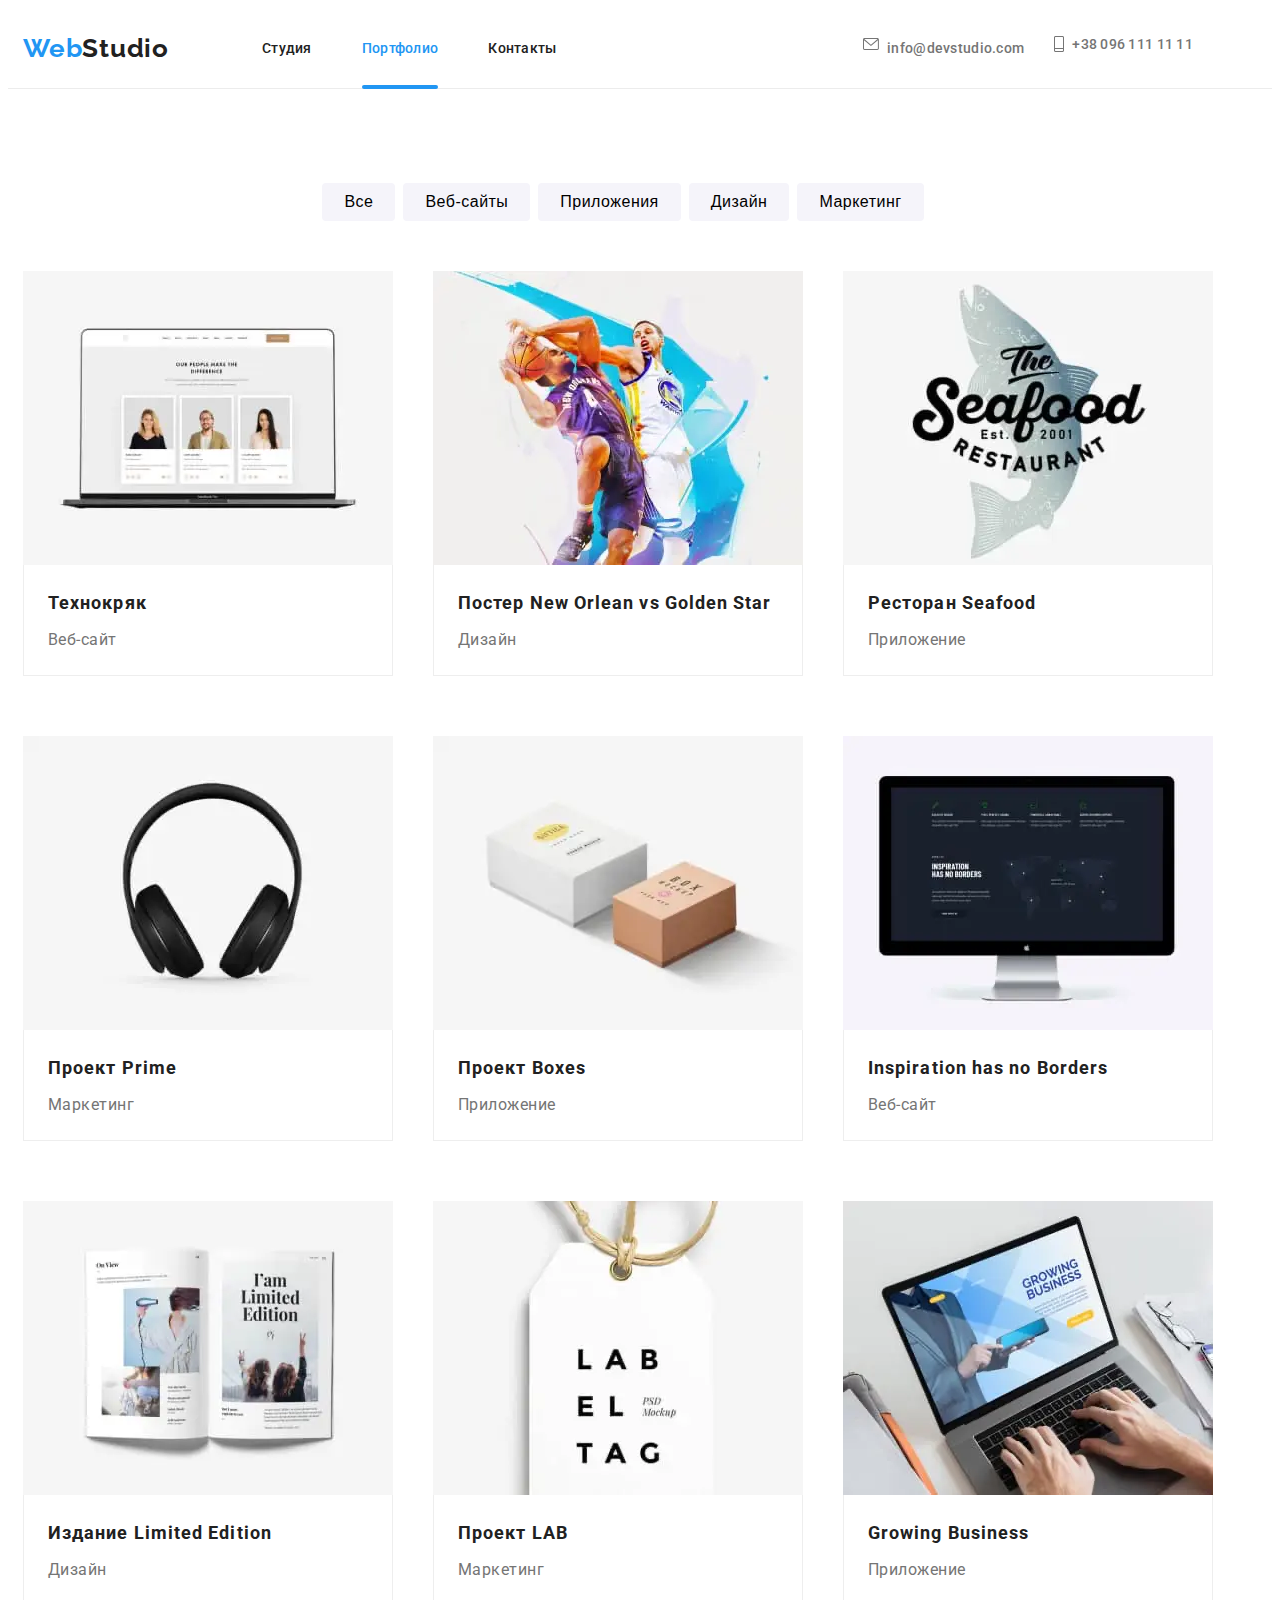
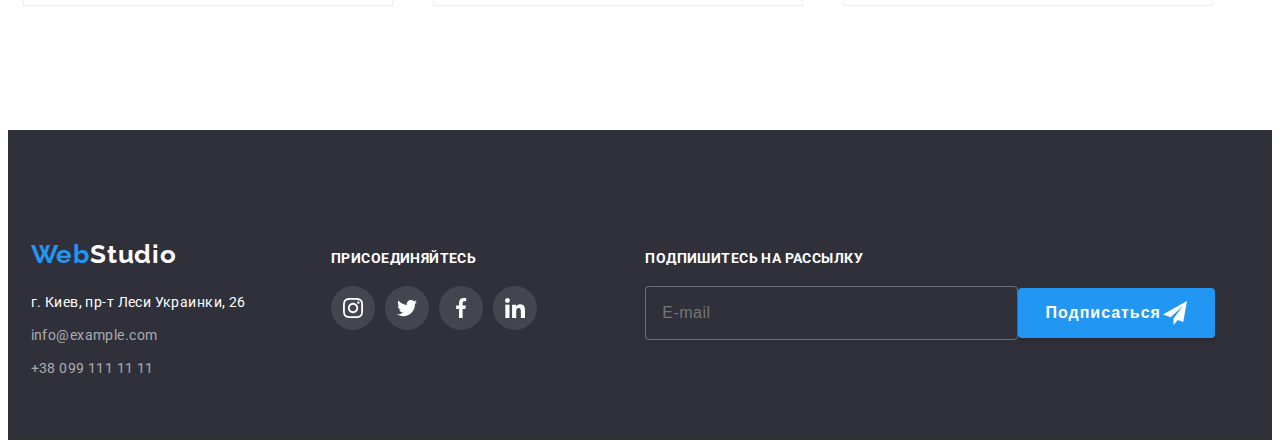
==== commit 9bb50e22: "Initial commit" ====
--- a/portfolio.html
+++ b/portfolio.html
@@ -72,10 +72,10 @@
           </button>
           <ul class="mobile-menu-list list">
             <li class="mobile-menu-list__item">
-              <a class="mobile-menu-list__link current link" href="./index.html">Студия</a>
+              <a class="mobile-menu-list__link link" href="./index.html">Студия</a>
             </li>
             <li class="mobile-menu-list__item">
-              <a class="mobile-menu-list__link link" href="./portfolio.html">Портфолио</a>
+              <a class="mobile-menu-list__link current link" href="./portfolio.html">Портфолио</a>
             </li>
             <li class="mobile-menu-list__item">
               <a class="mobile-menu-list__link link" href="">Контакты</a>
@@ -137,8 +137,8 @@
                   <picture>
                     <source
                       srcset="
-                        ./images/desktop/portfolio/project_1@1x.webp 1x,
-                        ./images/desktop/portfolio/project_1@2x.webp 2x
+                        ./images/desktop/portfolio/project_1_desk@1x.webp 1x,
+                        ./images/desktop/portfolio/project_1_desk@2x.webp 2x
                       "
                       media="(min-width:
                     1200px)"
@@ -146,38 +146,38 @@
                     />
                     <source
                       srcset="
-                        ./images/desktop/portfolio/project_1@1x.jpg 1x,
-                        ./images/desktop/portfolio/project_1@2x.jpg 2x
-                      "
-                      media="(min-width: 1200px)"
-                    />
-                    <source
-                      srcset="
-                        ./images/tablet/portfolio/project_1@1x.webp 1x,
-                        ./images/tablet/portfolio/project_1@2x.webp 2x
-                      "
-                      media="(min-width: 768px)"
-                      type="image/webp"
-                    />
-                    <source
-                      srcset="
-                        ./images/tablet/portfolio/project_1@1x.jpg 1x,
-                        ./images/tablet/portfolio/project_1@2x.jpg 2x
-                      "
-                      media="(min-width: 768px)"
-                    />
-                    <source
-                      srcset="
-                        ./images/mobile/portfolio/project_1@1x.webp 1x,
-                        ./images/mobile/portfolio/project_1@2x.webp 2x
-                      "
-                      media="(max-width: 767px)"
-                      type="image/webp"
-                    />
-                    <source
-                      srcset="
-                        ./images/mobile/portfolio/project_1@1x.jpg 1x,
-                        ./images/mobile/portfolio/project_1@2x.jpg 2x
+                        ./images/desktop/portfolio/project_1_desk@1x.jpg 1x,
+                        ./images/desktop/portfolio/project_1_desk@2x.jpg 2x
+                      "
+                      media="(min-width: 1200px)"
+                    />
+                    <source
+                      srcset="
+                        ./images/tablet/portfolio/project_1_tab@1x.webp 1x,
+                        ./images/tablet/portfolio/project_1_tab@2x.webp 2x
+                      "
+                      media="(min-width: 768px)"
+                      type="image/webp"
+                    />
+                    <source
+                      srcset="
+                        ./images/tablet/portfolio/project_1_tab@1x.jpg 1x,
+                        ./images/tablet/portfolio/project_1_tab@2x.jpg 2x
+                      "
+                      media="(min-width: 768px)"
+                    />
+                    <source
+                      srcset="
+                        ./images/mobile/portfolio/project_1_mob@1x.webp 1x,
+                        ./images/mobile/portfolio/project_1_mob@2x.webp 2x
+                      "
+                      media="(max-width: 767px)"
+                      type="image/webp"
+                    />
+                    <source
+                      srcset="
+                        ./images/mobile/portfolio/project_1_mob@1x.jpg 1x,
+                        ./images/mobile/portfolio/project_1_mob@2x.jpg 2x
                       "
                       media="(max-width: 767px)"
                     />
@@ -191,7 +191,7 @@
                     </p>
                   </div>
                 </div>
-                <div class="projectsUF projectsUF-1box">
+                <div class="projectsUF">
                   <h3 class="projects-name">Технокряк</h3>
                   <p class="projects-discription">Веб-сайт</p>
                 </div>
@@ -203,46 +203,46 @@
                   <picture>
                     <source
                       srcset="
-                        ./images/desktop/portfolio/project_2@1x.webp 1x,
-                        ./images/desktop/portfolio/project_2@2x.webp 2x
-                      "
-                      media="(min-width: 1200px)"
-                      type="image/webp"
-                    />
-                    <source
-                      srcset="
-                        ./images/desktop/portfolio/project_2@1x.jpg 1x,
-                        ./images/desktop/portfolio/project_2@2x.jpg 2x
-                      "
-                      media="(min-width: 1200px)"
-                    />
-                    <source
-                      srcset="
-                        ./images/tablet/portfolio/project_2@1x.webp 1x,
-                        ./images/tablet/portfolio/project_2@2x.webp 2x
-                      "
-                      media="(min-width: 768px)"
-                      type="image/webp"
-                    />
-                    <source
-                      srcset="
-                        ./images/tablet/portfolio/project_2@1x.jpg 1x,
-                        ./images/tablet/portfolio/project_2@2x.jpg 2x
-                      "
-                      media="(min-width: 768px)"
-                    />
-                    <source
-                      srcset="
-                        ./images/mobile/portfolio/project_2@1x.webp 1x,
-                        ./images/mobile/portfolio/project_2@2x.webp 2x
-                      "
-                      media="(max-width: 767px)"
-                      type="image/webp"
-                    />
-                    <source
-                      srcset="
-                        ./images/mobile/portfolio/project_2@1x.jpg 1x,
-                        ./images/mobile/portfolio/project_2@2x.jpg 2x
+                        ./images/desktop/portfolio/project_2_desk@1x.webp 1x,
+                        ./images/desktop/portfolio/project_2_desk@2x.webp 2x
+                      "
+                      media="(min-width: 1200px)"
+                      type="image/webp"
+                    />
+                    <source
+                      srcset="
+                        ./images/desktop/portfolio/project_2_desk@1x.jpg 1x,
+                        ./images/desktop/portfolio/project_2_desk@2x.jpg 2x
+                      "
+                      media="(min-width: 1200px)"
+                    />
+                    <source
+                      srcset="
+                        ./images/tablet/portfolio/project_2_tab@1x.webp 1x,
+                        ./images/tablet/portfolio/project_2_tab@2x.webp 2x
+                      "
+                      media="(min-width: 768px)"
+                      type="image/webp"
+                    />
+                    <source
+                      srcset="
+                        ./images/tablet/portfolio/project_2_tab@1x.jpg 1x,
+                        ./images/tablet/portfolio/project_2_tab@2x.jpg 2x
+                      "
+                      media="(min-width: 768px)"
+                    />
+                    <source
+                      srcset="
+                        ./images/mobile/portfolio/project_2_mob@1x.webp 1x,
+                        ./images/mobile/portfolio/project_2_mob@2x.webp 2x
+                      "
+                      media="(max-width: 767px)"
+                      type="image/webp"
+                    />
+                    <source
+                      srcset="
+                        ./images/mobile/portfolio/project_2_mob@1x.jpg 1x,
+                        ./images/mobile/portfolio/project_2_mob@2x.jpg 2x
                       "
                       media="(max-width: 767px)"
                     />
@@ -268,46 +268,46 @@
                   <picture>
                     <source
                       srcset="
-                        ./images/desktop/portfolio/project_3@1x.webp 1x,
-                        ./images/desktop/portfolio/project_3@2x.webp 2x
-                      "
-                      media="(min-width: 1200px)"
-                      type="image/webp"
-                    />
-                    <source
-                      srcset="
-                        ./images/desktop/portfolio/project_3@1x.jpg 1x,
-                        ./images/desktop/portfolio/project_3@2x.jpg 2x
-                      "
-                      media="(min-width: 1200px)"
-                    />
-                    <source
-                      srcset="
-                        ./images/tablet/portfolio/project_3@1x.webp 1x,
-                        ./images/tablet/portfolio/project_3@2x.webp 2x
-                      "
-                      media="(min-width: 768px)"
-                      type="image/webp"
-                    />
-                    <source
-                      srcset="
-                        ./images/tablet/portfolio/project_3@1x.jpg 1x,
-                        ./images/tablet/portfolio/project_3@2x.jpg 2x
-                      "
-                      media="(min-width: 768px)"
-                    />
-                    <source
-                      srcset="
-                        ./images/mobile/portfolio/project_3@1x.webp 1x,
-                        ./images/mobile/portfolio/project_3@2x.webp 2x
-                      "
-                      media="(max-width: 767px)"
-                      type="image/webp"
-                    />
-                    <source
-                      srcset="
-                        ./images/mobile/portfolio/project_3@1x.jpg 1x,
-                        ./images/mobile/portfolio/project_3@2x.jpg 2x
+                        ./images/desktop/portfolio/project_3_desk@1x.webp 1x,
+                        ./images/desktop/portfolio/project_3_desk@2x.webp 2x
+                      "
+                      media="(min-width: 1200px)"
+                      type="image/webp"
+                    />
+                    <source
+                      srcset="
+                        ./images/desktop/portfolio/project_3_desk@1x.jpg 1x,
+                        ./images/desktop/portfolio/project_3_desk@2x.jpg 2x
+                      "
+                      media="(min-width: 1200px)"
+                    />
+                    <source
+                      srcset="
+                        ./images/tablet/portfolio/project_3_tab@1x.webp 1x,
+                        ./images/tablet/portfolio/project_3_tab@2x.webp 2x
+                      "
+                      media="(min-width: 768px)"
+                      type="image/webp"
+                    />
+                    <source
+                      srcset="
+                        ./images/tablet/portfolio/project_3_tab@1x.jpg 1x,
+                        ./images/tablet/portfolio/project_3_tab@2x.jpg 2x
+                      "
+                      media="(min-width: 768px)"
+                    />
+                    <source
+                      srcset="
+                        ./images/mobile/portfolio/project_3_mob@1x.webp 1x,
+                        ./images/mobile/portfolio/project_3_mob@2x.webp 2x
+                      "
+                      media="(max-width: 767px)"
+                      type="image/webp"
+                    />
+                    <source
+                      srcset="
+                        ./images/mobile/portfolio/project_3_mob@1x.jpg 1x,
+                        ./images/mobile/portfolio/project_3_mob@2x.jpg 2x
                       "
                       media="(max-width: 767px)"
                     />
@@ -333,46 +333,46 @@
                   <picture>
                     <source
                       srcset="
-                        ./images/desktop/portfolio/project_4@1x.webp 1x,
-                        ./images/desktop/portfolio/project_4@2x.webp 2x
-                      "
-                      media="(min-width: 1200px)"
-                      type="image/webp"
-                    />
-                    <source
-                      srcset="
-                        ./images/desktop/portfolio/project_4@1x.jpg 1x,
-                        ./images/desktop/portfolio/project_4@2x.jpg 2x
-                      "
-                      media="(min-width: 1200px)"
-                    />
-                    <source
-                      srcset="
-                        ./images/tablet/portfolio/project_4@1x.webp 1x,
-                        ./images/tablet/portfolio/project_4@2x.webp 2x
-                      "
-                      media="(min-width: 768px)"
-                      type="image/webp"
-                    />
-                    <source
-                      srcset="
-                        ./images/tablet/portfolio/project_4@1x.jpg 1x,
-                        ./images/tablet/portfolio/project_4@2x.jpg 2x
-                      "
-                      media="(min-width: 768px)"
-                    />
-                    <source
-                      srcset="
-                        ./images/mobile/portfolio/project_4@1x.webp 1x,
-                        ./images/mobile/portfolio/project_4@2x.webp 2x
-                      "
-                      media="(max-width: 767px)"
-                      type="image/webp"
-                    />
-                    <source
-                      srcset="
-                        ./images/mobile/portfolio/project_4@1x.jpg 1x,
-                        ./images/mobile/portfolio/project_4@2x.jpg 2x
+                        ./images/desktop/portfolio/project_4_desk@1x.webp 1x,
+                        ./images/desktop/portfolio/project_4_desk@2x.webp 2x
+                      "
+                      media="(min-width: 1200px)"
+                      type="image/webp"
+                    />
+                    <source
+                      srcset="
+                        ./images/desktop/portfolio/project_4_desk@1x.jpg 1x,
+                        ./images/desktop/portfolio/project_4_desk@2x.jpg 2x
+                      "
+                      media="(min-width: 1200px)"
+                    />
+                    <source
+                      srcset="
+                        ./images/tablet/portfolio/project_4_tab@1x.webp 1x,
+                        ./images/tablet/portfolio/project_4_tab@2x.webp 2x
+                      "
+                      media="(min-width: 768px)"
+                      type="image/webp"
+                    />
+                    <source
+                      srcset="
+                        ./images/tablet/portfolio/project_4_tab@1x.jpg 1x,
+                        ./images/tablet/portfolio/project_4_tab@2x.jpg 2x
+                      "
+                      media="(min-width: 768px)"
+                    />
+                    <source
+                      srcset="
+                        ./images/mobile/portfolio/project_4_mob@1x.webp 1x,
+                        ./images/mobile/portfolio/project_4_mob@2x.webp 2x
+                      "
+                      media="(max-width: 767px)"
+                      type="image/webp"
+                    />
+                    <source
+                      srcset="
+                        ./images/mobile/portfolio/project_4_mob@1x.jpg 1x,
+                        ./images/mobile/portfolio/project_4_mob@2x.jpg 2x
                       "
                       media="(max-width: 767px)"
                     />
@@ -398,46 +398,46 @@
                   <picture>
                     <source
                       srcset="
-                        ./images/desktop/portfolio/project_5@1x.webp 1x,
-                        ./images/desktop/portfolio/project_5@2x.webp 2x
-                      "
-                      media="(min-width: 1200px)"
-                      type="image/webp"
-                    />
-                    <source
-                      srcset="
-                        ./images/desktop/portfolio/project_5@1x.jpg 1x,
-                        ./images/desktop/portfolio/project_5@2x.jpg 2x
-                      "
-                      media="(min-width: 1200px)"
-                    />
-                    <source
-                      srcset="
-                        ./images/tablet/portfolio/project_5@1x.webp 1x,
-                        ./images/tablet/portfolio/project_5@2x.webp 2x
-                      "
-                      media="(min-width: 768px)"
-                      type="image/webp"
-                    />
-                    <source
-                      srcset="
-                        ./images/tablet/portfolio/project_5@1x.jpg 1x,
-                        ./images/tablet/portfolio/project_5@2x.jpg 2x
-                      "
-                      media="(min-width: 768px)"
-                    />
-                    <source
-                      srcset="
-                        ./images/mobile/portfolio/project_5@1x.webp 1x,
-                        ./images/mobile/portfolio/project_5@2x.webp 2x
-                      "
-                      media="(max-width: 767px)"
-                      type="image/webp"
-                    />
-                    <source
-                      srcset="
-                        ./images/mobile/portfolio/project_5@1x.jpg 1x,
-                        ./images/mobile/portfolio/project_5@2x.jpg 2x
+                        ./images/desktop/portfolio/project_5_desk@1x.webp 1x,
+                        ./images/desktop/portfolio/project_5_desk@2x.webp 2x
+                      "
+                      media="(min-width: 1200px)"
+                      type="image/webp"
+                    />
+                    <source
+                      srcset="
+                        ./images/desktop/portfolio/project_5_desk@1x.jpg 1x,
+                        ./images/desktop/portfolio/project_5_desk@2x.jpg 2x
+                      "
+                      media="(min-width: 1200px)"
+                    />
+                    <source
+                      srcset="
+                        ./images/tablet/portfolio/project_5_tab@1x.webp 1x,
+                        ./images/tablet/portfolio/project_5_tab@2x.webp 2x
+                      "
+                      media="(min-width: 768px)"
+                      type="image/webp"
+                    />
+                    <source
+                      srcset="
+                        ./images/tablet/portfolio/project_5_tab@1x.jpg 1x,
+                        ./images/tablet/portfolio/project_5_tab@2x.jpg 2x
+                      "
+                      media="(min-width: 768px)"
+                    />
+                    <source
+                      srcset="
+                        ./images/mobile/portfolio/project_5_mob@1x.webp 1x,
+                        ./images/mobile/portfolio/project_5_mob@2x.webp 2x
+                      "
+                      media="(max-width: 767px)"
+                      type="image/webp"
+                    />
+                    <source
+                      srcset="
+                        ./images/mobile/portfolio/project_5_mob@1x.jpg 1x,
+                        ./images/mobile/portfolio/project_5_mob@2x.jpg 2x
                       "
                       media="(max-width: 767px)"
                     />
@@ -463,46 +463,46 @@
                   <picture>
                     <source
                       srcset="
-                        ./images/desktop/portfolio/project_6@1x.webp 1x,
-                        ./images/desktop/portfolio/project_6@2x.webp 2x
-                      "
-                      media="(min-width: 1200px)"
-                      type="image/webp"
-                    />
-                    <source
-                      srcset="
-                        ./images/desktop/portfolio/project_6@1x.jpg 1x,
-                        ./images/desktop/portfolio/project_6@2x.jpg 2x
-                      "
-                      media="(min-width: 1200px)"
-                    />
-                    <source
-                      srcset="
-                        ./images/tablet/portfolio/project_6@1x.webp 1x,
-                        ./images/tablet/portfolio/project_6@2x.webp 2x
-                      "
-                      media="(min-width: 768px)"
-                      type="image/webp"
-                    />
-                    <source
-                      srcset="
-                        ./images/tablet/portfolio/project_6@1x.jpg 1x,
-                        ./images/tablet/portfolio/project_6@2x.jpg 2x
-                      "
-                      media="(min-width: 768px)"
-                    />
-                    <source
-                      srcset="
-                        ./images/mobile/portfolio/project_6@1x.webp 1x,
-                        ./images/mobile/portfolio/project_6@2x.webp 2x
-                      "
-                      media="(max-width: 767px)"
-                      type="image/webp"
-                    />
-                    <source
-                      srcset="
-                        ./images/mobile/portfolio/project_6@1x.jpg 1x,
-                        ./images/mobile/portfolio/project_6@2x.jpg 2x
+                        ./images/desktop/portfolio/project_6_desk@1x.webp 1x,
+                        ./images/desktop/portfolio/project_6_desk@2x.webp 2x
+                      "
+                      media="(min-width: 1200px)"
+                      type="image/webp"
+                    />
+                    <source
+                      srcset="
+                        ./images/desktop/portfolio/project_6_desk@1x.jpg 1x,
+                        ./images/desktop/portfolio/project_6_desk@2x.jpg 2x
+                      "
+                      media="(min-width: 1200px)"
+                    />
+                    <source
+                      srcset="
+                        ./images/tablet/portfolio/project_6_tab@1x.webp 1x,
+                        ./images/tablet/portfolio/project_6_tab@2x.webp 2x
+                      "
+                      media="(min-width: 768px)"
+                      type="image/webp"
+                    />
+                    <source
+                      srcset="
+                        ./images/tablet/portfolio/project_6_tab@1x.jpg 1x,
+                        ./images/tablet/portfolio/project_6_tab@2x.jpg 2x
+                      "
+                      media="(min-width: 768px)"
+                    />
+                    <source
+                      srcset="
+                        ./images/mobile/portfolio/project_6_mob@1x.webp 1x,
+                        ./images/mobile/portfolio/project_6_mob@2x.webp 2x
+                      "
+                      media="(max-width: 767px)"
+                      type="image/webp"
+                    />
+                    <source
+                      srcset="
+                        ./images/mobile/portfolio/project_6_mob@1x.jpg 1x,
+                        ./images/mobile/portfolio/project_6_mob@2x.jpg 2x
                       "
                       media="(max-width: 767px)"
                     />
@@ -528,46 +528,46 @@
                   <picture>
                     <source
                       srcset="
-                        ./images/desktop/portfolio/project_7@1x.webp 1x,
-                        ./images/desktop/portfolio/project_7@2x.webp 2x
-                      "
-                      media="(min-width: 1200px)"
-                      type="image/webp"
-                    />
-                    <source
-                      srcset="
-                        ./images/desktop/portfolio/project_7@1x.jpg 1x,
-                        ./images/desktop/portfolio/project_7@2x.jpg 2x
-                      "
-                      media="(min-width: 1200px)"
-                    />
-                    <source
-                      srcset="
-                        ./images/tablet/portfolio/project_7@1x.webp 1x,
-                        ./images/tablet/portfolio/project_7@2x.webp 2x
-                      "
-                      media="(min-width: 768px)"
-                      type="image/webp"
-                    />
-                    <source
-                      srcset="
-                        ./images/tablet/portfolio/project_7@1x.jpg 1x,
-                        ./images/tablet/portfolio/project_7@2x.jpg 2x
-                      "
-                      media="(min-width: 768px)"
-                    />
-                    <source
-                      srcset="
-                        ./images/mobile/portfolio/project_7@1x.webp 1x,
-                        ./images/mobile/portfolio/project_7@2x.webp 2x
-                      "
-                      media="(max-width: 767px)"
-                      type="image/webp"
-                    />
-                    <source
-                      srcset="
-                        ./images/mobile/portfolio/project_7@1x.jpg 1x,
-                        ./images/mobile/portfolio/project_7@2x.jpg 2x
+                        ./images/desktop/portfolio/project_7_desk@1x.webp 1x,
+                        ./images/desktop/portfolio/project_7_desk@2x.webp 2x
+                      "
+                      media="(min-width: 1200px)"
+                      type="image/webp"
+                    />
+                    <source
+                      srcset="
+                        ./images/desktop/portfolio/project_7_desk@1x.jpg 1x,
+                        ./images/desktop/portfolio/project_7_desk@2x.jpg 2x
+                      "
+                      media="(min-width: 1200px)"
+                    />
+                    <source
+                      srcset="
+                        ./images/tablet/portfolio/project_7_tab@1x.webp 1x,
+                        ./images/tablet/portfolio/project_7_tab@2x.webp 2x
+                      "
+                      media="(min-width: 768px)"
+                      type="image/webp"
+                    />
+                    <source
+                      srcset="
+                        ./images/tablet/portfolio/project_7_tab@1x.jpg 1x,
+                        ./images/tablet/portfolio/project_7_tab@2x.jpg 2x
+                      "
+                      media="(min-width: 768px)"
+                    />
+                    <source
+                      srcset="
+                        ./images/mobile/portfolio/project_7_mob@1x.webp 1x,
+                        ./images/mobile/portfolio/project_7_mob@2x.webp 2x
+                      "
+                      media="(max-width: 767px)"
+                      type="image/webp"
+                    />
+                    <source
+                      srcset="
+                        ./images/mobile/portfolio/project_7_mob@1x.jpg 1x,
+                        ./images/mobile/portfolio/project_7_mob@2x.jpg 2x
                       "
                       media="(max-width: 767px)"
                     />
@@ -593,46 +593,46 @@
                   <picture>
                     <source
                       srcset="
-                        ./images/desktop/portfolio/project_8@1x.webp 1x,
-                        ./images/desktop/portfolio/project_8@2x.webp 2x
-                      "
-                      media="(min-width: 1200px)"
-                      type="image/webp"
-                    />
-                    <source
-                      srcset="
-                        ./images/desktop/portfolio/project_8@1x.jpg 1x,
-                        ./images/desktop/portfolio/project_8@2x.jpg 2x
-                      "
-                      media="(min-width: 1200px)"
-                    />
-                    <source
-                      srcset="
-                        ./images/tablet/portfolio/project_8@1x.webp 1x,
-                        ./images/tablet/portfolio/project_8@2x.webp 2x
-                      "
-                      media="(min-width: 768px)"
-                      type="image/webp"
-                    />
-                    <source
-                      srcset="
-                        ./images/tablet/portfolio/project_8@1x.jpg 1x,
-                        ./images/tablet/portfolio/project_8@2x.jpg 2x
-                      "
-                      media="(min-width: 768px)"
-                    />
-                    <source
-                      srcset="
-                        ./images/mobile/portfolio/project_8@1x.webp 1x,
-                        ./images/mobile/portfolio/project_8@2x.webp 2x
-                      "
-                      media="(max-width: 767px)"
-                      type="image/webp"
-                    />
-                    <source
-                      srcset="
-                        ./images/mobile/portfolio/project_8@1x.jpg 1x,
-                        ./images/mobile/portfolio/project_8@2x.jpg 2x
+                        ./images/desktop/portfolio/project_8_desk@1x.webp 1x,
+                        ./images/desktop/portfolio/project_8_desk@2x.webp 2x
+                      "
+                      media="(min-width: 1200px)"
+                      type="image/webp"
+                    />
+                    <source
+                      srcset="
+                        ./images/desktop/portfolio/project_8_desk@1x.jpg 1x,
+                        ./images/desktop/portfolio/project_8_desk@2x.jpg 2x
+                      "
+                      media="(min-width: 1200px)"
+                    />
+                    <source
+                      srcset="
+                        ./images/tablet/portfolio/project_8_tab@1x.webp 1x,
+                        ./images/tablet/portfolio/project_8_tab@2x.webp 2x
+                      "
+                      media="(min-width: 768px)"
+                      type="image/webp"
+                    />
+                    <source
+                      srcset="
+                        ./images/tablet/portfolio/project_8_tab@1x.jpg 1x,
+                        ./images/tablet/portfolio/project_8_tab@2x.jpg 2x
+                      "
+                      media="(min-width: 768px)"
+                    />
+                    <source
+                      srcset="
+                        ./images/mobile/portfolio/project_8_mob@1x.webp 1x,
+                        ./images/mobile/portfolio/project_8_mob@2x.webp 2x
+                      "
+                      media="(max-width: 767px)"
+                      type="image/webp"
+                    />
+                    <source
+                      srcset="
+                        ./images/mobile/portfolio/project_8_mob@1x.jpg 1x,
+                        ./images/mobile/portfolio/project_8_mob@2x.jpg 2x
                       "
                       media="(max-width: 767px)"
                     />
@@ -658,46 +658,46 @@
                   <picture>
                     <source
                       srcset="
-                        ./images/desktop/portfolio/project_9@1x.webp 1x,
-                        ./images/desktop/portfolio/project_9@2x.webp 2x
-                      "
-                      media="(min-width: 1200px)"
-                      type="image/webp"
-                    />
-                    <source
-                      srcset="
-                        ./images/desktop/portfolio/project_9@1x.jpg 1x,
-                        ./images/desktop/portfolio/project_9@2x.jpg 2x
-                      "
-                      media="(min-width: 1200px)"
-                    />
-                    <source
-                      srcset="
-                        ./images/tablet/portfolio/project_9@1x.webp 1x,
-                        ./images/tablet/portfolio/project_9@2x.webp 2x
-                      "
-                      media="(min-width: 768px)"
-                      type="image/webp"
-                    />
-                    <source
-                      srcset="
-                        ./images/tablet/portfolio/project_9@1x.jpg 1x,
-                        ./images/tablet/portfolio/project_9@2x.jpg 2x
-                      "
-                      media="(min-width: 768px)"
-                    />
-                    <source
-                      srcset="
-                        ./images/mobile/portfolio/project_9@1x.webp 1x,
-                        ./images/mobile/portfolio/project_9@2x.webp 2x
-                      "
-                      media="(max-width: 767px)"
-                      type="image/webp"
-                    />
-                    <source
-                      srcset="
-                        ./images/mobile/portfolio/project_9@1x.jpg 1x,
-                        ./images/mobile/portfolio/project_9@2x.jpg 2x
+                        ./images/desktop/portfolio/project_9_desk@1x.webp 1x,
+                        ./images/desktop/portfolio/project_9_desk@2x.webp 2x
+                      "
+                      media="(min-width: 1200px)"
+                      type="image/webp"
+                    />
+                    <source
+                      srcset="
+                        ./images/desktop/portfolio/project_9_desk@1x.jpg 1x,
+                        ./images/desktop/portfolio/project_9_desk@2x.jpg 2x
+                      "
+                      media="(min-width: 1200px)"
+                    />
+                    <source
+                      srcset="
+                        ./images/tablet/portfolio/project_9_tab@1x.webp 1x,
+                        ./images/tablet/portfolio/project_9_tab@2x.webp 2x
+                      "
+                      media="(min-width: 768px)"
+                      type="image/webp"
+                    />
+                    <source
+                      srcset="
+                        ./images/tablet/portfolio/project_9_tab@1x.jpg 1x,
+                        ./images/tablet/portfolio/project_9_tab@2x.jpg 2x
+                      "
+                      media="(min-width: 768px)"
+                    />
+                    <source
+                      srcset="
+                        ./images/mobile/portfolio/project_9_mob@1x.webp 1x,
+                        ./images/mobile/portfolio/project_9_mob@2x.webp 2x
+                      "
+                      media="(max-width: 767px)"
+                      type="image/webp"
+                    />
+                    <source
+                      srcset="
+                        ./images/mobile/portfolio/project_9_mob@1x.jpg 1x,
+                        ./images/mobile/portfolio/project_9_mob@2x.jpg 2x
                       "
                       media="(max-width: 767px)"
                     />
--- a/css/main.min.css
+++ b/css/main.min.css
@@ -1 +1 @@
-:root{--primary-font-family: "Roboto", sans-serif;--secondary-font-family: "Raleway", sans-serif;--accent-color: #188ce8;--secondary-color: #2196f3;--white-color: #ffffff}.visually-hidden{position:absolute;width:1px;height:1px;margin:-1px;border:0;padding:0;white-space:nowrap;clip-path:inset(100%);clip:rect(0 0 0 0);overflow:hidden}.projects-item-overlay,.ourclients-list__box,.social-list__link,.social-list,.aboutus-container,.modal-close-btn{display:flex;justify-content:center;align-items:center}h1,h2,h3,h4,h5,h6,p{margin-top:0;margin-bottom:0}ul{margin-top:0;margin-bottom:0;padding-left:0}img{display:block}.link{text-decoration:none}.list{list-style:none}body{font-family:var(--primary-font-family);color:#212121}.container{width:100%;padding-left:15px;padding-right:15px}@media screen and (min-width: 480px){.container{width:480px;margin-left:auto;margin-right:auto}}@media screen and (min-width: 768px){.container{width:766px}}@media screen and (min-width: 1200px){.container{width:1200px}}.logo{font-size:26px;font-weight:700;line-height:1.1923076923;font-family:var(--secondary-font-family);letter-spacing:.03em;color:var(--secondary-color);margin-right:93px}.logo__white{color:var(--white-color)}.logo__black{color:#212121}.h2titles{font-size:36px;font-weight:700;line-height:1.1666666667;letter-spacing:.03em;margin-bottom:50px}.backdrop{position:fixed;top:0;left:0;width:100%;height:100%;background:rgba(0,0,0,.2);transition:opacity 250ms cubic-bezier(0.4, 0, 0.2, 1),visibility 250ms cubic-bezier(0.4, 0, 0.2, 1)}.backdrop.is-hidden{opacity:0;visibility:hidden;pointer-events:none}.modal{position:absolute;top:50%;left:50%;transform:translate(-50%, -50%);width:450px;height:609px;background:var(--white-color);box-shadow:0px 1px 3px rgba(0,0,0,.12),0px 1px 1px rgba(0,0,0,.14),0px 2px 1px rgba(0,0,0,.2);border-radius:4px;padding:40px}.modal-close-btn{position:absolute;top:8px;right:8px;width:30px;height:30px;border-radius:50%;background:var(--white-color);border:1px solid rgba(0,0,0,.1);cursor:pointer;padding:0}.modal-close-btn:focus,.modal-close-btn:hover{fill:var(--secondary-color)}.modal-close-btn-icon{transition:fill 250ms cubic-bezier(0.4, 0, 0.2, 1)}@media screen and (min-width: 1200px){.modal{width:528px;height:581px}}.form-value{font-size:20px;font-weight:700;line-height:1.15;text-align:center;letter-spacing:.03em;color:#212121;margin-bottom:12px}.form{display:flex;flex-direction:column}.form-dis{margin-bottom:10px}.form-dis-prompt{font-size:12px;font-weight:400;line-height:1.1666666667;display:block;letter-spacing:.01em;color:#757575}.form-input{width:100%;height:40px;padding-left:42px;border:1px solid rgba(33,33,33,.2);border-radius:4px;margin-top:4px;cursor:pointer;transition:border-color 250ms cubic-bezier(0.4, 0, 0.2, 1);position:relative}.form-input:focus{outline:none;border-color:var(--secondary-color)}.form-icon{display:block;position:absolute;top:50%;left:14px;transform:translateY(-50%);transition:fill 250ms cubic-bezier(0.4, 0, 0.2, 1)}.form-input:focus+.form-icon{fill:var(--secondary-color)}.form-input-wrapper{position:relative;display:block}.form-text{width:100%;height:120px;resize:none;border:1px solid rgba(33,33,33,.2);border-radius:4px;padding:12px 16px;margin-top:4px;transition:border-color 250ms cubic-bezier(0.4, 0, 0.2, 1)}.form-text:focus{outline:none;border-color:#2196f3}.form-text::placeholder{font-size:14px;font-weight:400;line-height:1.1428571429;letter-spacing:.01em;color:rgba(117,117,117,.5)}.form-policy{font-size:12px;font-weight:400;line-height:1.1666666667;margin-top:10px;margin-bottom:30px;display:block;letter-spacing:.03em;color:#757575}.form-policy::before{content:"";width:14px;height:14px;cursor:pointer;border:1px solid #212121;margin-left:12px;margin-right:8px}.form-checkbox:checked+.form-policy::before{background-color:#2196f3;background-image:url(../../images/form-check.svg);background-position:center}.form-checkbox:focus+.form-policy::before{outline:1px solid #212121}.form-checkbox-link{color:var(--secondary-color)}.form-btn{font-size:16px;font-weight:700;line-height:1.875;align-self:center;width:200px;height:50px;letter-spacing:.06em;color:var(--white-color);background:var(--secondary-color);cursor:pointer;box-shadow:0px 4px 4px rgba(0,0,0,.15);border-radius:4px;border:none;padding:10px 55px;transition:background 250ms cubic-bezier(0.4, 0, 0.2, 1)}.form-btn:hover,.form-btn:focus{background:var(--accent-color)}@media screen and (min-width: 1200px){.form-policy{font-size:14px;font-weight:400;line-height:1.7142857143;display:flex;align-items:center}}.mobile-menu{position:fixed;left:0;top:0;width:100%;height:100%;background-color:var(--white-color);opacity:0;visibility:hidden;pointer-events:none;transition:opacity 250ms cubic-bezier(0.4, 0, 0.2, 1),visibility 250ms cubic-bezier(0.4, 0, 0.2, 1)}.mobile-menu.is-open{opacity:1;visibility:visible;pointer-events:auto}.mobile-menu__container{position:relative;padding-top:48px;padding-bottom:48px;padding-left:22px}.mobile-menu__close-btn{position:absolute;top:10px;right:15px;background-color:rgba(0,0,0,0);border:0;padding:0;line-height:0;cursor:pointer}.mobile-menu__close-btn:focus,.mobile-menu__close-btn:hover{fill:var(--secondary-color)}.mobile-menu__close-icon{transition:fill 250ms cubic-bezier(0.4, 0, 0.2, 1)}.mobile-menu-list{margin-bottom:306px}.mobile-menu-list__item{margin-bottom:32px}.mobile-menu-list__link{font-family:var(--primary-font-family);font-size:40px;font-weight:500;line-height:1.175;letter-spacing:.02em;color:#212121}.mobile-menu-contacts{margin-bottom:64px}.mobile-menu-contacts__item{margin-bottom:32px}.mobile-menu-contacts__tel-link{font-family:var(--primary-font-family);font-size:34px;font-weight:500;line-height:1.1764705882;letter-spacing:.02em;color:var(--secondary-color)}.mobile-menu-contacts__mail-link{font-family:var(--primary-font-family);font-size:24px;font-weight:500;line-height:1.1666666667;letter-spacing:.02em;color:#757575}.mobile-menu-social-list{display:flex}.mobile-menu-social-list__item:not(:last-child){border-right:1px solid rgba(33,33,33,.2)}.mobile-menu-social-list__link{font-family:var(--primary-font-family);font-size:18px;font-weight:500;line-height:1.2222222222;letter-spacing:.02em;color:var(--secondary-color);margin-right:10px}.mobile-menu-social-list__item:not(:first-child){margin-left:10px}.header{background:var(--white-color);border-bottom:1px solid #ececec}.header__container{display:flex;align-items:center;justify-content:space-between}.current{color:var(--secondary-color)}@media screen and (max-width: 767px){.header{padding-top:16px;padding-bottom:16px}.menu{display:none}.header-contacts{display:none}.mobile-menu-open-btn{background-color:rgba(0,0,0,0);border:0;padding:0;line-height:0;cursor:pointer}.mobile-menu-open-btn:focus,.mobile-menu-open-btn:hover{fill:var(--secondary-color)}.mobile-menu-open-btn__icon{transition:fill 250ms cubic-bezier(0.4, 0, 0.2, 1)}}@media screen and (min-width: 768px){.mobile-menu-open-btn{display:none}.menu{display:flex;padding-top:32px;padding-bottom:32px}.navigation{display:flex;align-items:center}.menu__item{display:block;position:relative}.menu__item:not(:last-child){margin-right:50px}.menu-link{font-size:14px;font-weight:500;line-height:1.1428571429;display:flex;letter-spacing:.02em;color:inherit;margin-left:auto;transition:color 250ms cubic-bezier(0.4, 0, 0.2, 1)}.menu-link:hover,.menu-link:focus{color:var(--secondary-color)}.current{color:var(--secondary-color)}.current::after{position:absolute;left:0;top:45px;content:"";width:100%;height:4px;background:var(--secondary-color);border-radius:2px}.header-contacts__item{display:block}.header-contacts__link{color:#757575}.header-contacts__mail-img{margin-bottom:10px;margin-right:8px;width:16px;height:12px;fill:#757575;margin-top:2px;transition:fill 250ms cubic-bezier(0.4, 0, 0.2, 1)}.menu-link:hover .header-contacts__mail-img,.menu-link:focus .header-contacts__mail-img{fill:var(--secondary-color)}.header-contacts__mobile-img{margin-right:8px;width:10px;height:16px;fill:#757575;transition:fill 250ms cubic-bezier(0.4, 0, 0.2, 1)}.menu-link:hover .header-contacts__mobile-img,.menu-link:focus .header-contacts__mobile-img{fill:var(--secondary-color)}}@media screen and (min-width: 1200px){.header__container{display:flex;align-items:center;justify-content:flex-start}.navigation{margin-left:93px;margin-right:280px}.header-contacts{display:flex;margin-left:auto}.header-contacts__link{margin-right:30px;display:flex;align-items:center}}.hero{width:100%;padding-top:118px;padding-bottom:118px;margin-left:auto;margin-right:auto;text-align:center;background-image:linear-gradient(rgba(47, 48, 58, 0.4), rgba(47, 48, 58, 0.4)),url(../../images/mobile/header/header@1x.jpg);background-size:cover;background-repeat:no-repeat;background-position:center}@media(min-device-pixel-ratio: 2),(min-resolution: 192dpi),(min-resolution: 2dppx){.hero{background-image:linear-gradient(to right, rgba(47, 48, 58, 0.4), rgba(47, 48, 58, 0.4)),url(../../images/mobile/header/header@2x.jpg)}}.headline{font-size:26px;font-weight:900;line-height:1.6153846154;width:360px;text-transform:uppercase;color:var(--white-color);letter-spacing:.06em;margin-bottom:30px;margin-left:auto;margin-right:auto}.modal-btn{font-size:16px;font-weight:700;line-height:1.875;letter-spacing:.06em;color:var(--white-color);background:var(--secondary-color);cursor:pointer;box-shadow:0px 4px 4px rgba(0,0,0,.15);border-radius:4px;border:none;padding:10px 32px;transition:background 250ms cubic-bezier(0.4, 0, 0.2, 1)}.modal-btn:hover,.modal-btn:focus{background:var(--accent-color)}@media screen and (min-width: 768px){.hero{margin-left:auto;margin-right:auto;background-image:linear-gradient(rgba(47, 48, 58, 0.4), rgba(47, 48, 58, 0.4)),url(../../images/tablet/header/header@1x.jpg);background-size:cover;background-repeat:no-repeat;background-color:var(--accent-background)}}@media screen and (min-width: 768px)and (min-device-pixel-ratio: 2),screen and (min-width: 768px)and (min-resolution: 192dpi),screen and (min-width: 768px)and (min-resolution: 2dppx){.hero{background-image:linear-gradient(to right, rgba(47, 48, 58, 0.4), rgba(47, 48, 58, 0.4)),url(../../images/tablet/header/header@2x.jpg)}}@media screen and (min-width: 1200px){.hero{max-width:1600px;padding-top:200px;padding-bottom:200px;margin-left:auto;margin-right:auto;background-image:linear-gradient(rgba(47, 48, 58, 0.4), rgba(47, 48, 58, 0.4)),url(../../images/desktop/header/header@1x.jpg);background-size:cover;background-repeat:no-repeat;background-color:var(--accent-background)}}@media screen and (min-width: 1200px)and (min-device-pixel-ratio: 2),screen and (min-width: 1200px)and (min-resolution: 192dpi),screen and (min-width: 1200px)and (min-resolution: 2dppx){.hero{background-image:linear-gradient(to right, rgba(47, 48, 58, 0.4), rgba(47, 48, 58, 0.4)),url(../../images/desktop/header/header@2x.jpg)}}.aboutus-container{width:450px;height:120px;background:#f5f4fa;border-radius:4px;margin-bottom:30px}.aboutus-container__img{width:70px;height:70px}.aboutus{padding-top:60px;padding-bottom:60px}.aboutus-list{display:block}.aboutus-list__item{width:450px}.aboutus-titles{font-size:14px;font-weight:700;line-height:1.1428571429;letter-spacing:.03em;text-transform:uppercase;margin-bottom:10px;display:flex;justify-content:center}.aboutus-titles__suptitles{font-size:14px;font-weight:400;line-height:1.7142857143;letter-spacing:.03em;color:#757575}.aboutus-titles__suptitles:not(:last-child){margin-bottom:30px}@media screen and (min-width: 768px){.aboutus-container{width:354px}.aboutus-list{display:flex;flex-wrap:wrap;justify-content:space-between}.aboutus-list__item{width:354px}.aboutus-titles{display:block}}@media screen and (min-width: 1200px){.aboutus-container{width:270px}.aboutus{padding-top:94px;padding-bottom:94px}.aboutus-list{display:flex;align-items:center}.aboutus-list__item{width:270px}.aboutus-list__item:not(:last-child){margin-right:30px}.aboutus-titles__suptitles{margin-bottom:0}}@media screen and (max-width: 1999px){.ourprojects{display:none}}@media screen and (min-width: 1200px){.ourprojects{display:block;padding-bottom:94px;text-align:center}.ourprojects-list{display:flex;align-items:center}.ourprojects-list__item{position:relative}.ourprojects-list__item:not(:last-child){margin-right:30px}.ourprojects-list__discription{font-size:14px;font-weight:700;line-height:1.1428571429;letter-spacing:.03em;text-transform:uppercase;color:var(--white-color);display:flex;align-items:center;justify-content:center;width:370px;height:70px;background:rgba(47,48,58,.8);position:absolute;left:0;bottom:0}}.ourteam{background:#f5f4fa;text-align:center;padding-top:60px;padding-bottom:60px}.h2titles{font-size:28px;font-weight:700;line-height:1.1785714286;letter-spacing:.03em;margin-bottom:30px}.ourteam-list{display:block}.ourteam-list__item{background:var(--white-color);box-shadow:0px 1px 3px rgba(0,0,0,.12),0px 1px 1px rgba(0,0,0,.14),0px 2px 1px rgba(0,0,0,.2);border-radius:0px 0px 4px 4px;margin-bottom:30px}.teamsmember{padding:30px 20px}.teamsmember__name{font-size:16px;font-weight:500;line-height:1.1875;letter-spacing:.03em;margin-bottom:10px}.teamsmember__position{font-size:16px;font-weight:400;line-height:1.1875;letter-spacing:.03em;color:#757575;margin-bottom:16px}.social-list__link{width:44px;height:44px;border-radius:50%;transition:background-color 250ms cubic-bezier(0.4, 0, 0.2, 1)}.social-list__link:hover,.social-list__link:focus{background-color:var(--secondary-color)}.social-list__item:not(:last-child){margin-right:10px}.social-list__icon{fill:#afb1b8;transition:fill 250ms cubic-bezier(0.4, 0, 0.2, 1)}.social-list__link:hover .social-list__icon,.social-list__link:focus .social-list__icon{fill:#f5f4fa}@media screen and (min-width: 768px){.ourteam-list{display:flex;flex-wrap:wrap;justify-content:space-between}}@media screen and (min-width: 1200px){.ourteam{padding-top:94px;padding-bottom:94px}.h2titles{font-size:36px;font-weight:700;line-height:1.1666666667;margin-bottom:50px}.ourteam-list{display:flex}.ourteam-list__item:not(:last-child){margin-right:30px}}.ourclients{padding-top:60px;padding-bottom:60px;text-align:center}.ourclients-list{display:flex;flex-wrap:wrap;justify-content:space-between}.ourclients-list__item{margin-bottom:30px}.ourclients-list__box{width:210px;height:92px;border:1px solid #afb1b8;border-radius:4px;transition:border-color 250ms cubic-bezier(0.4, 0, 0.2, 1)}.ourclients-list__box:hover,.ourclients-list__box:focus{border-color:var(--secondary-color)}.ourclients-list__icon{fill:#afb1b8;transition:fill 250ms cubic-bezier(0.4, 0, 0.2, 1)}.ourclients-list__box:hover .ourclients-list__icon,.ourclients-list__box:focus .ourclients-list__icon{fill:var(--secondary-color)}@media screen and (min-width: 768px){.ourclients-list__box{width:226px}}@media screen and (min-width: 1200px){.ourclients{padding-top:94px;padding-bottom:94px}.ourclients-list{display:flex;justify-content:center}.ourclients-list__box{width:170px}.ourclients-list__item:not(:last-child){margin-right:30px}}.footer{background:#2f303a;padding-top:60px;padding-bottom:60px}.address{margin-top:20px}.adress-list-link{font-size:14px;font-weight:400;line-height:1.7142857143;font-style:normal;letter-spacing:.03em;color:rgba(255,255,255,.6)}.geo{color:var(--white-color);margin-bottom:9px}.adress-list-item:not(:last-child){margin-bottom:9px}.join-container{margin-top:60px}.join-container-title{font-size:14px;font-weight:700;line-height:1.1428571429;letter-spacing:.03em;text-transform:uppercase;color:var(--white-color);margin-bottom:20px}.logo{margin:0}.footer-container{display:block;text-align:center}.social-list-footer-link{fill:var(--white-color);background:rgba(255,255,255,.1)}.sub-container{width:450px;margin-top:60px;display:block}.sub-title{font-size:14px;font-weight:700;line-height:1.1428571429;letter-spacing:.03em;text-transform:uppercase;color:var(--white-color);margin-bottom:20px}.sub-list{display:block}.sub-input{width:100%;height:50px;border:1px solid rgba(255,255,255,.3);border-radius:4px;padding-left:16px;background-color:rgba(0,0,0,0);color:var(--white-color)}.sub-input::placeholder{font-size:16px;line-height:1.25;letter-spacing:.03em}.sub-btn{margin:0 auto;margin-top:20px;font-size:16px;font-weight:700;line-height:1.875;width:200px;height:50px;align-self:center;letter-spacing:.06em;color:var(--white-color);background:var(--secondary-color);cursor:pointer;box-shadow:0px 4px 4px rgba(0,0,0,.15);border-radius:4px;border:none;padding:10px 28px;transition:background 250ms cubic-bezier(0.4, 0, 0.2, 1);display:flex;align-items:center;justify-content:space-between}.sub-btn:hover,.sub-btn:focus{background:var(--accent-color)}@media screen and (min-width: 768px){.footer-container{display:flex;flex-wrap:wrap;justify-content:space-around}.sub-list{display:block}.join-container{margin-top:0}}@media screen and (min-width: 1200px){.join-container{margin-left:70px;margin-right:93px}.footer-container{display:flex;align-items:baseline}.contacts-container{text-align:left}.join-container-title{text-align:left}.sub-container{width:570px}.sub-title{text-align:left}.sub-input{width:358px}.sub-list{display:flex;justify-content:space-around}.sub-btn{margin-top:0}}.main-section{padding-top:60px;padding-bottom:60px}.section-list{display:flex;flex-wrap:wrap;align-items:center;margin-bottom:25px}.section-list-item{margin-bottom:15px}.section-list-item:not(:last-child){margin-right:8px}.modal-btns{font-size:16px;font-weight:500;line-height:1.625;letter-spacing:.03em;cursor:pointer;background:#f5f4fa;border:none;border-radius:4px;padding:6px 22px;transition:background 250ms cubic-bezier(0.4, 0, 0.2, 1),color 250ms cubic-bezier(0.4, 0, 0.2, 1),box-shadow 250ms cubic-bezier(0.4, 0, 0.2, 1)}.modal-btns:hover,.modal-btns:focus{background:var(--secondary-color);color:var(--white-color);box-shadow:0px 3px 1px rgba(0,0,0,.1),0px 1px 2px rgba(0,0,0,.08),0px 2px 2px rgba(0,0,0,.12)}.projects{display:flex;flex-wrap:wrap;margin-top:-30px}.projects-item{display:flex;background:var(--white-color);margin-top:30px}.projects-item:not(:nth-child(3n)){margin-right:30px}.projectsUF{padding:20px 24px;border:1px solid #eee;border-top:none}.projects-name{font-size:18px;font-weight:700;line-height:2;letter-spacing:.06em;margin-bottom:4px}.projects-discription{font-size:16px;font-weight:400;line-height:1.875;letter-spacing:.03em;color:#757575}.projects-item-link{display:block;font-style:normal;color:inherit;transition:box-shadow 250ms cubic-bezier(0.4, 0, 0.2, 1)}.projects-item-link:hover,.projects-item-link:focus{box-shadow:0px 1px 1px rgba(0,0,0,.12),0px 4px 4px rgba(0,0,0,.06),1px 4px 6px rgba(0,0,0,.16)}.projects-item-box{position:relative;overflow:hidden}.projects-item-overlay{position:absolute;top:0;left:0;width:100%;height:100%;background:rgba(33,150,243,.9);padding:63px 24px;transform:translateY(100%);transition:transform 250ms cubic-bezier(0.4, 0, 0.2, 1)}.projects-item-link:hover .projects-item-overlay,.projects-item-link:focus .projects-item-overlay{transform:translateY(0%)}.projects-item-p{font-size:18px;font-weight:400;line-height:1.5555555556;letter-spacing:.03em;color:var(--white-color)}@media screen and (min-width: 768px){.section-list{display:flex;justify-content:center;margin-bottom:30px}.section-list-item{margin-bottom:0}.projects{margin-top:0;display:flex;justify-content:space-between}.projects-item{width:354px;margin-top:0}.projects-item:not(:last-child){margin-bottom:30px}.projects-item:not(:nth-child(3n)){margin-right:0}.projectsUF-1box{height:146px}}@media screen and (min-width: 1200px){.main-section{padding-top:94px;padding-bottom:94px}.section-list{margin-bottom:50px}.projects{display:flex;flex-wrap:wrap;margin-top:-30px}.projects-item{background:var(--white-color);margin-top:30px}.projects-item:not(:nth-child(3n)){margin-right:30px}.projectsUF-1box{height:110px}}/*# sourceMappingURL=main.min.css.map */+:root{--primary-font-family: "Roboto", sans-serif;--secondary-font-family: "Raleway", sans-serif;--accent-color: #188ce8;--secondary-color: #2196f3;--white-color: #ffffff}.visually-hidden{position:absolute;width:1px;height:1px;margin:-1px;border:0;padding:0;white-space:nowrap;clip-path:inset(100%);clip:rect(0 0 0 0);overflow:hidden}.projects-item-overlay,.ourclients-list__box,.social-list__link,.social-list,.aboutus-container,.modal-close-btn{display:flex;justify-content:center;align-items:center}h1,h2,h3,h4,h5,h6,p{margin-top:0;margin-bottom:0}ul{margin-top:0;margin-bottom:0;padding-left:0}img{display:block}.link{text-decoration:none}.list{list-style:none}body{font-family:var(--primary-font-family);color:#212121}.container{width:100%;padding-left:15px;padding-right:15px}@media screen and (max-width: 480px){.container{width:100%;margin-left:auto;margin-right:auto}}@media screen and (min-width: 768px){.container{width:766px}}@media screen and (min-width: 1200px){.container{width:1200px}}.logo{font-size:26px;font-weight:700;line-height:1.1923076923;font-family:var(--secondary-font-family);letter-spacing:.03em;color:var(--secondary-color);margin-right:93px}.logo__white{color:var(--white-color)}.logo__black{color:#212121}.h2titles{font-size:36px;font-weight:700;line-height:1.1666666667;letter-spacing:.03em;margin-bottom:50px}.backdrop{position:fixed;top:0;left:0;width:100%;height:100%;background:rgba(0,0,0,.2);transition:opacity 250ms cubic-bezier(0.4, 0, 0.2, 1),visibility 250ms cubic-bezier(0.4, 0, 0.2, 1)}.backdrop.is-hidden{opacity:0;visibility:hidden;pointer-events:none}.modal{position:absolute;top:50%;left:50%;transform:translate(-50%, -50%);width:450px;height:609px;background:var(--white-color);box-shadow:0px 1px 3px rgba(0,0,0,.12),0px 1px 1px rgba(0,0,0,.14),0px 2px 1px rgba(0,0,0,.2);border-radius:4px;padding:40px}.modal-close-btn{position:absolute;top:8px;right:8px;width:30px;height:30px;border-radius:50%;background:var(--white-color);border:1px solid rgba(0,0,0,.1);cursor:pointer;padding:0}.modal-close-btn:focus,.modal-close-btn:hover{fill:var(--secondary-color)}.modal-close-btn-icon{transition:fill 250ms cubic-bezier(0.4, 0, 0.2, 1)}@media screen and (min-width: 1200px){.modal{width:528px;height:581px}}.form-value{font-size:20px;font-weight:700;line-height:1.15;text-align:center;letter-spacing:.03em;color:#212121;margin-bottom:12px}.form{display:flex;flex-direction:column}.form-dis{margin-bottom:10px}.form-dis-prompt{font-size:12px;font-weight:400;line-height:1.1666666667;display:block;letter-spacing:.01em;color:#757575}.form-input{width:100%;height:40px;padding-left:42px;border:1px solid rgba(33,33,33,.2);border-radius:4px;margin-top:4px;cursor:pointer;transition:border-color 250ms cubic-bezier(0.4, 0, 0.2, 1);position:relative}.form-input:focus{outline:none;border-color:var(--secondary-color)}.form-icon{display:block;position:absolute;top:50%;left:14px;transform:translateY(-50%);transition:fill 250ms cubic-bezier(0.4, 0, 0.2, 1)}.form-input:focus+.form-icon{fill:var(--secondary-color)}.form-input-wrapper{position:relative;display:block}.form-text{width:100%;height:120px;resize:none;border:1px solid rgba(33,33,33,.2);border-radius:4px;padding:12px 16px;margin-top:4px;transition:border-color 250ms cubic-bezier(0.4, 0, 0.2, 1)}.form-text:focus{outline:none;border-color:#2196f3}.form-text::placeholder{font-size:14px;font-weight:400;line-height:1.1428571429;letter-spacing:.01em;color:rgba(117,117,117,.5)}.form-policy{font-size:12px;font-weight:400;line-height:1.1666666667;margin-top:10px;margin-bottom:30px;display:block;letter-spacing:.03em;color:#757575}.form-policy::before{content:"";width:14px;height:14px;cursor:pointer;border:1px solid #212121;margin-left:12px;margin-right:8px}.form-checkbox:checked+.form-policy::before{background-color:#2196f3;background-image:url(../../images/form-check.svg);background-position:center}.form-checkbox:focus+.form-policy::before{outline:1px solid #212121}.form-checkbox-link{color:var(--secondary-color)}.form-btn{font-size:16px;font-weight:700;line-height:1.875;align-self:center;width:200px;height:50px;letter-spacing:.06em;color:var(--white-color);background:var(--secondary-color);cursor:pointer;box-shadow:0px 4px 4px rgba(0,0,0,.15);border-radius:4px;border:none;padding:10px 55px;transition:background 250ms cubic-bezier(0.4, 0, 0.2, 1)}.form-btn:hover,.form-btn:focus{background:var(--accent-color)}@media screen and (min-width: 1200px){.form-policy{font-size:14px;font-weight:400;line-height:1.7142857143;display:flex;align-items:center}}.mobile-menu{position:fixed;left:0;top:0;width:100%;height:100%;background-color:var(--white-color);opacity:0;visibility:hidden;pointer-events:none;transition:opacity 250ms cubic-bezier(0.4, 0, 0.2, 1),visibility 250ms cubic-bezier(0.4, 0, 0.2, 1)}.mobile-menu.is-open{opacity:1;visibility:visible;pointer-events:auto}.mobile-menu__container{position:relative;padding-top:48px;padding-bottom:48px;padding-left:22px}.mobile-menu__close-btn{position:absolute;top:10px;right:15px;background-color:rgba(0,0,0,0);border:0;padding:0;line-height:0;cursor:pointer}.mobile-menu__close-btn:focus,.mobile-menu__close-btn:hover{fill:var(--secondary-color)}.mobile-menu__close-icon{transition:fill 250ms cubic-bezier(0.4, 0, 0.2, 1)}.mobile-menu-list{margin-bottom:306px}.mobile-menu-list__item{margin-bottom:32px}.mobile-menu-list__link{font-family:var(--primary-font-family);font-size:40px;font-weight:500;line-height:1.175;letter-spacing:.02em;color:#212121}.mobile-menu-contacts{margin-bottom:64px}.mobile-menu-contacts__item{margin-bottom:32px}.mobile-menu-contacts__tel-link{font-family:var(--primary-font-family);font-size:34px;font-weight:500;line-height:1.1764705882;letter-spacing:.02em;color:var(--secondary-color)}.mobile-menu-contacts__mail-link{font-family:var(--primary-font-family);font-size:24px;font-weight:500;line-height:1.1666666667;letter-spacing:.02em;color:#757575}.mobile-menu-social-list{display:flex}.mobile-menu-social-list__item:not(:last-child){border-right:1px solid rgba(33,33,33,.2)}.mobile-menu-social-list__link{font-family:var(--primary-font-family);font-size:18px;font-weight:500;line-height:1.2222222222;letter-spacing:.02em;color:var(--secondary-color);margin-right:10px}.mobile-menu-social-list__item:not(:first-child){margin-left:10px}.header{background:var(--white-color);border-bottom:1px solid #ececec}.header__container{display:flex;align-items:center;justify-content:space-between}.current{color:var(--secondary-color)}@media screen and (max-width: 767px){.header{padding-top:16px;padding-bottom:16px}.menu{display:none}.header-contacts{display:none}.mobile-menu-open-btn{background-color:rgba(0,0,0,0);border:0;padding:0;line-height:0;cursor:pointer}.mobile-menu-open-btn:focus,.mobile-menu-open-btn:hover{fill:var(--secondary-color)}.mobile-menu-open-btn__icon{transition:fill 250ms cubic-bezier(0.4, 0, 0.2, 1)}}@media screen and (min-width: 768px){.mobile-menu-open-btn{display:none}.menu{display:flex;padding-top:32px;padding-bottom:32px}.navigation{display:flex;align-items:center}.menu__item{display:block;position:relative}.menu__item:not(:last-child){margin-right:50px}.menu-link{font-size:14px;font-weight:500;line-height:1.1428571429;display:flex;letter-spacing:.02em;color:inherit;margin-left:auto;transition:color 250ms cubic-bezier(0.4, 0, 0.2, 1)}.menu-link:hover,.menu-link:focus{color:var(--secondary-color)}.current{color:var(--secondary-color)}.current::after{position:absolute;left:0;top:45px;content:"";width:100%;height:4px;background:var(--secondary-color);border-radius:2px}.header-contacts__item{display:block}.header-contacts__link{color:#757575}.header-contacts__mail-img{margin-bottom:10px;margin-right:8px;width:16px;height:12px;fill:#757575;margin-top:2px;transition:fill 250ms cubic-bezier(0.4, 0, 0.2, 1)}.menu-link:hover .header-contacts__mail-img,.menu-link:focus .header-contacts__mail-img{fill:var(--secondary-color)}.header-contacts__mobile-img{margin-right:8px;width:10px;height:16px;fill:#757575;transition:fill 250ms cubic-bezier(0.4, 0, 0.2, 1)}.menu-link:hover .header-contacts__mobile-img,.menu-link:focus .header-contacts__mobile-img{fill:var(--secondary-color)}}@media screen and (min-width: 1200px){.header__container{display:flex;align-items:center;justify-content:flex-start}.navigation{margin-left:93px;margin-right:280px}.header-contacts{display:flex;margin-left:auto}.header-contacts__link{margin-right:30px;display:flex;align-items:center}}.hero{width:100%;padding-top:118px;padding-bottom:118px;margin-left:auto;margin-right:auto;text-align:center;background-image:linear-gradient(rgba(47, 48, 58, 0.4), rgba(47, 48, 58, 0.4)),url("../../images/mobile/header/header_mob@1x.jpg");background-size:cover;background-repeat:no-repeat;background-position:center}@media(min-device-pixel-ratio: 2),(min-resolution: 192dpi),(min-resolution: 2dppx){.hero{background-image:linear-gradient(to right, rgba(47, 48, 58, 0.4), rgba(47, 48, 58, 0.4)),url("../../images/mobile/header/header_mob@2x.jpg")}}.headline{font-size:26px;font-weight:900;line-height:1.6153846154;width:360px;text-transform:uppercase;color:var(--white-color);letter-spacing:.06em;margin-bottom:30px;margin-left:auto;margin-right:auto}.modal-btn{font-size:16px;font-weight:700;line-height:1.875;letter-spacing:.06em;color:var(--white-color);background:var(--secondary-color);cursor:pointer;box-shadow:0px 4px 4px rgba(0,0,0,.15);border-radius:4px;border:none;padding:10px 32px;transition:background 250ms cubic-bezier(0.4, 0, 0.2, 1)}.modal-btn:hover,.modal-btn:focus{background:var(--accent-color)}@media screen and (min-width: 768px){.hero{background-image:linear-gradient(rgba(47, 48, 58, 0.4), rgba(47, 48, 58, 0.4)),url("../../images/tablet/header/header_tab@1x.jpg");background-color:var(--accent-background)}}@media screen and (min-width: 768px)and (min-device-pixel-ratio: 2),screen and (min-width: 768px)and (min-resolution: 192dpi),screen and (min-width: 768px)and (min-resolution: 2dppx){.hero{background-image:linear-gradient(to right, rgba(47, 48, 58, 0.4), rgba(47, 48, 58, 0.4)),url("../../images/tablet/header/header_tab@2x.jpg")}}@media screen and (min-width: 1200px){.hero{max-width:1600px;padding-top:200px;padding-bottom:200px;background-image:linear-gradient(rgba(47, 48, 58, 0.4), rgba(47, 48, 58, 0.4)),url("../../images/desktop/header/header_desk@1x.jpg")}}@media screen and (min-width: 1200px)and (min-device-pixel-ratio: 2),screen and (min-width: 1200px)and (min-resolution: 192dpi),screen and (min-width: 1200px)and (min-resolution: 2dppx){.hero{background-image:linear-gradient(to right, rgba(47, 48, 58, 0.4), rgba(47, 48, 58, 0.4)),url("../../images/desktop/header/header_desk@2x.jpg")}}@media screen and (min-width: 1200px){.headline{font-size:44px;font-weight:900;line-height:1.3636363636;width:696px}}.aboutus-container{width:100%;height:120px;background:#f5f4fa;border-radius:4px;margin-bottom:30px}.aboutus-container__img{width:70px;height:70px}.aboutus{padding-top:60px;padding-bottom:30px}.aboutus-list{display:block}.aboutus-list__item{width:100%}.aboutus-titles{font-size:14px;font-weight:700;line-height:1.1428571429;letter-spacing:.03em;text-transform:uppercase;margin-bottom:10px;display:flex;justify-content:center}.aboutus-titles__suptitles{font-size:14px;font-weight:400;line-height:1.7142857143;letter-spacing:.03em;color:#757575;margin-bottom:30px}@media screen and (min-width: 768px){.aboutus-container{width:354px}.aboutus{padding-bottom:60px}.aboutus-list{display:flex;flex-wrap:wrap;justify-content:space-between}.aboutus-list__item{width:354px}.aboutus-titles{display:block}}@media screen and (min-width: 1200px){.aboutus-container{width:270px}.aboutus{padding-top:94px;padding-bottom:94px}.aboutus-list{display:flex;align-items:center}.aboutus-list__item{width:270px}.aboutus-list__item:not(:last-child){margin-right:30px}.aboutus-titles__suptitles{margin-bottom:0}}@media screen and (max-width: 1999px){.ourprojects{display:none}}@media screen and (min-width: 1200px){.ourprojects{display:block;padding-bottom:94px;text-align:center}.ourprojects-list{display:flex;align-items:center}.ourprojects-list__item{position:relative}.ourprojects-list__item:not(:last-child){margin-right:30px}.ourprojects-list__discription{font-size:14px;font-weight:700;line-height:1.1428571429;letter-spacing:.03em;text-transform:uppercase;color:var(--white-color);display:flex;align-items:center;justify-content:center;width:370px;height:70px;background:rgba(47,48,58,.8);position:absolute;left:0;bottom:0}}.ourteam{background:#f5f4fa;text-align:center;padding-top:60px;padding-bottom:60px}.h2titles{font-size:28px;font-weight:700;line-height:1.1785714286;letter-spacing:.03em;margin-bottom:30px}.ourteam-list{display:block}.ourteam-list__item{background:var(--white-color);box-shadow:0px 1px 3px rgba(0,0,0,.12),0px 1px 1px rgba(0,0,0,.14),0px 2px 1px rgba(0,0,0,.2);border-radius:0px 0px 4px 4px;margin-bottom:30px}.teamsmember{padding:30px 20px}.teamsmember__name{font-size:16px;font-weight:500;line-height:1.1875;letter-spacing:.03em;margin-bottom:10px}.teamsmember__position{font-size:16px;font-weight:400;line-height:1.1875;letter-spacing:.03em;color:#757575;margin-bottom:16px}.social-list__link{width:44px;height:44px;border-radius:50%;transition:background-color 250ms cubic-bezier(0.4, 0, 0.2, 1)}.social-list__link:hover,.social-list__link:focus{background-color:var(--secondary-color)}.social-list__item:not(:last-child){margin-right:10px}.social-list__icon{fill:#afb1b8;transition:fill 250ms cubic-bezier(0.4, 0, 0.2, 1)}.social-list__link:hover .social-list__icon,.social-list__link:focus .social-list__icon{fill:#f5f4fa}@media screen and (min-width: 768px){.ourteam-list{display:flex;flex-wrap:wrap;justify-content:space-between}}@media screen and (min-width: 1200px){.ourteam{padding-top:94px;padding-bottom:94px}.h2titles{font-size:36px;font-weight:700;line-height:1.1666666667;margin-bottom:50px}.ourteam-list{display:flex}.ourteam-list__item:not(:last-child){margin-right:30px}}.ourclients{padding-top:60px;padding-bottom:60px;text-align:center}.ourclients-list{display:flex;flex-wrap:wrap;justify-content:space-between}.ourclients-list__item{margin-bottom:30px}.ourclients-list__box{width:210px;height:92px;border:1px solid #afb1b8;border-radius:4px;transition:border-color 250ms cubic-bezier(0.4, 0, 0.2, 1)}.ourclients-list__box:hover,.ourclients-list__box:focus{border-color:var(--secondary-color)}.ourclients-list__icon{fill:#afb1b8;transition:fill 250ms cubic-bezier(0.4, 0, 0.2, 1)}.ourclients-list__box:hover .ourclients-list__icon,.ourclients-list__box:focus .ourclients-list__icon{fill:var(--secondary-color)}@media screen and (min-width: 768px){.ourclients-list__box{width:226px}}@media screen and (min-width: 1200px){.ourclients{padding-top:94px;padding-bottom:94px}.ourclients-list{display:flex;justify-content:center}.ourclients-list__box{width:170px}.ourclients-list__item:not(:last-child){margin-right:30px}}.footer{background:#2f303a;padding-top:60px;padding-bottom:60px}.address{margin-top:20px}.adress-list-link{font-size:14px;font-weight:400;line-height:1.7142857143;font-style:normal;letter-spacing:.03em;color:rgba(255,255,255,.6)}.geo{color:var(--white-color);margin-bottom:9px}.adress-list-item:not(:last-child){margin-bottom:9px}.join-container{margin-top:60px}.join-container-title{font-size:14px;font-weight:700;line-height:1.1428571429;letter-spacing:.03em;text-transform:uppercase;color:var(--white-color);margin-bottom:20px}.logo{margin:0}.footer-container{display:block;text-align:center}.social-list-footer-link{fill:var(--white-color);background:rgba(255,255,255,.1)}.sub-container{width:450px;margin-top:60px;display:block}.sub-title{font-size:14px;font-weight:700;line-height:1.1428571429;letter-spacing:.03em;text-transform:uppercase;color:var(--white-color);margin-bottom:20px}.sub-list{display:block}.sub-input{width:100%;height:50px;border:1px solid rgba(255,255,255,.3);border-radius:4px;padding-left:16px;background-color:rgba(0,0,0,0);color:var(--white-color)}.sub-input::placeholder{font-size:16px;line-height:1.25;letter-spacing:.03em}.sub-btn{margin:0 auto;margin-top:20px;font-size:16px;font-weight:700;line-height:1.875;width:200px;height:50px;align-self:center;letter-spacing:.06em;color:var(--white-color);background:var(--secondary-color);cursor:pointer;box-shadow:0px 4px 4px rgba(0,0,0,.15);border-radius:4px;border:none;padding:10px 28px;transition:background 250ms cubic-bezier(0.4, 0, 0.2, 1);display:flex;align-items:center;justify-content:space-between}.sub-btn:hover,.sub-btn:focus{background:var(--accent-color)}@media screen and (min-width: 768px){.footer-container{display:flex;flex-wrap:wrap;justify-content:space-around}.sub-list{display:block}.join-container{margin-top:0}}@media screen and (min-width: 1200px){.join-container{margin-left:70px;margin-right:93px}.footer-container{display:flex;align-items:baseline}.contacts-container{text-align:left}.join-container-title{text-align:left}.sub-container{width:570px}.sub-title{text-align:left}.sub-input{width:358px}.sub-list{display:flex;justify-content:space-around}.sub-btn{margin-top:0}}.main-section{padding-top:60px;padding-bottom:60px}.section-list{display:flex;flex-wrap:wrap;align-items:center;margin-bottom:25px}.section-list-item{margin-bottom:15px}.section-list-item:not(:last-child){margin-right:8px}.modal-btns{font-size:16px;font-weight:500;line-height:1.625;letter-spacing:.03em;cursor:pointer;background:#f5f4fa;border:none;border-radius:4px;padding:6px 22px;transition:background 250ms cubic-bezier(0.4, 0, 0.2, 1),color 250ms cubic-bezier(0.4, 0, 0.2, 1),box-shadow 250ms cubic-bezier(0.4, 0, 0.2, 1)}.modal-btns:hover,.modal-btns:focus{background:var(--secondary-color);color:var(--white-color);box-shadow:0px 3px 1px rgba(0,0,0,.1),0px 1px 2px rgba(0,0,0,.08),0px 2px 2px rgba(0,0,0,.12)}.projects{display:flex;flex-wrap:wrap;margin-top:-30px}.projects-item{display:flex;background:var(--white-color);margin-top:30px}.projects-item:not(:nth-child(3n)){margin-right:30px}.projectsUF{padding:20px 24px;border:1px solid #eee;border-top:none}.projects-name{font-size:18px;font-weight:700;line-height:2;letter-spacing:.06em;margin-bottom:4px}.projects-discription{font-size:16px;font-weight:400;line-height:1.875;letter-spacing:.03em;color:#757575}.projects-item-link{display:block;font-style:normal;color:inherit;transition:box-shadow 250ms cubic-bezier(0.4, 0, 0.2, 1)}.projects-item-link:hover,.projects-item-link:focus{box-shadow:0px 1px 1px rgba(0,0,0,.12),0px 4px 4px rgba(0,0,0,.06),1px 4px 6px rgba(0,0,0,.16)}.projects-item-box{position:relative;overflow:hidden}.projects-item-overlay{position:absolute;top:0;left:0;width:100%;height:100%;background:rgba(33,150,243,.9);padding:63px 24px;transform:translateY(100%);transition:transform 250ms cubic-bezier(0.4, 0, 0.2, 1)}.projects-item-link:hover .projects-item-overlay,.projects-item-link:focus .projects-item-overlay{transform:translateY(0%)}.projects-item-p{font-size:18px;font-weight:400;line-height:1.5555555556;letter-spacing:.03em;color:var(--white-color)}@media screen and (min-width: 768px){.section-list{display:flex;justify-content:center;margin-bottom:30px}.section-list-item{margin-bottom:0}.projects{margin-top:0;display:flex}.projects-item{flex-grow:1;width:354px;margin-top:0}.projects-item:not(:last-child){margin-bottom:30px}.projects-item:not(:nth-child(3n)){margin-right:0}}@media screen and (min-width: 1200px){.main-section{padding-top:94px;padding-bottom:94px}.section-list{margin-bottom:50px}.projects{display:flex;flex-wrap:wrap;margin-top:-30px}.projects-item{background:var(--white-color);margin-top:30px}.projects-item:not(:nth-child(3n)){margin-right:30px}.projectsUF-1box{height:110px}}/*# sourceMappingURL=main.min.css.map */